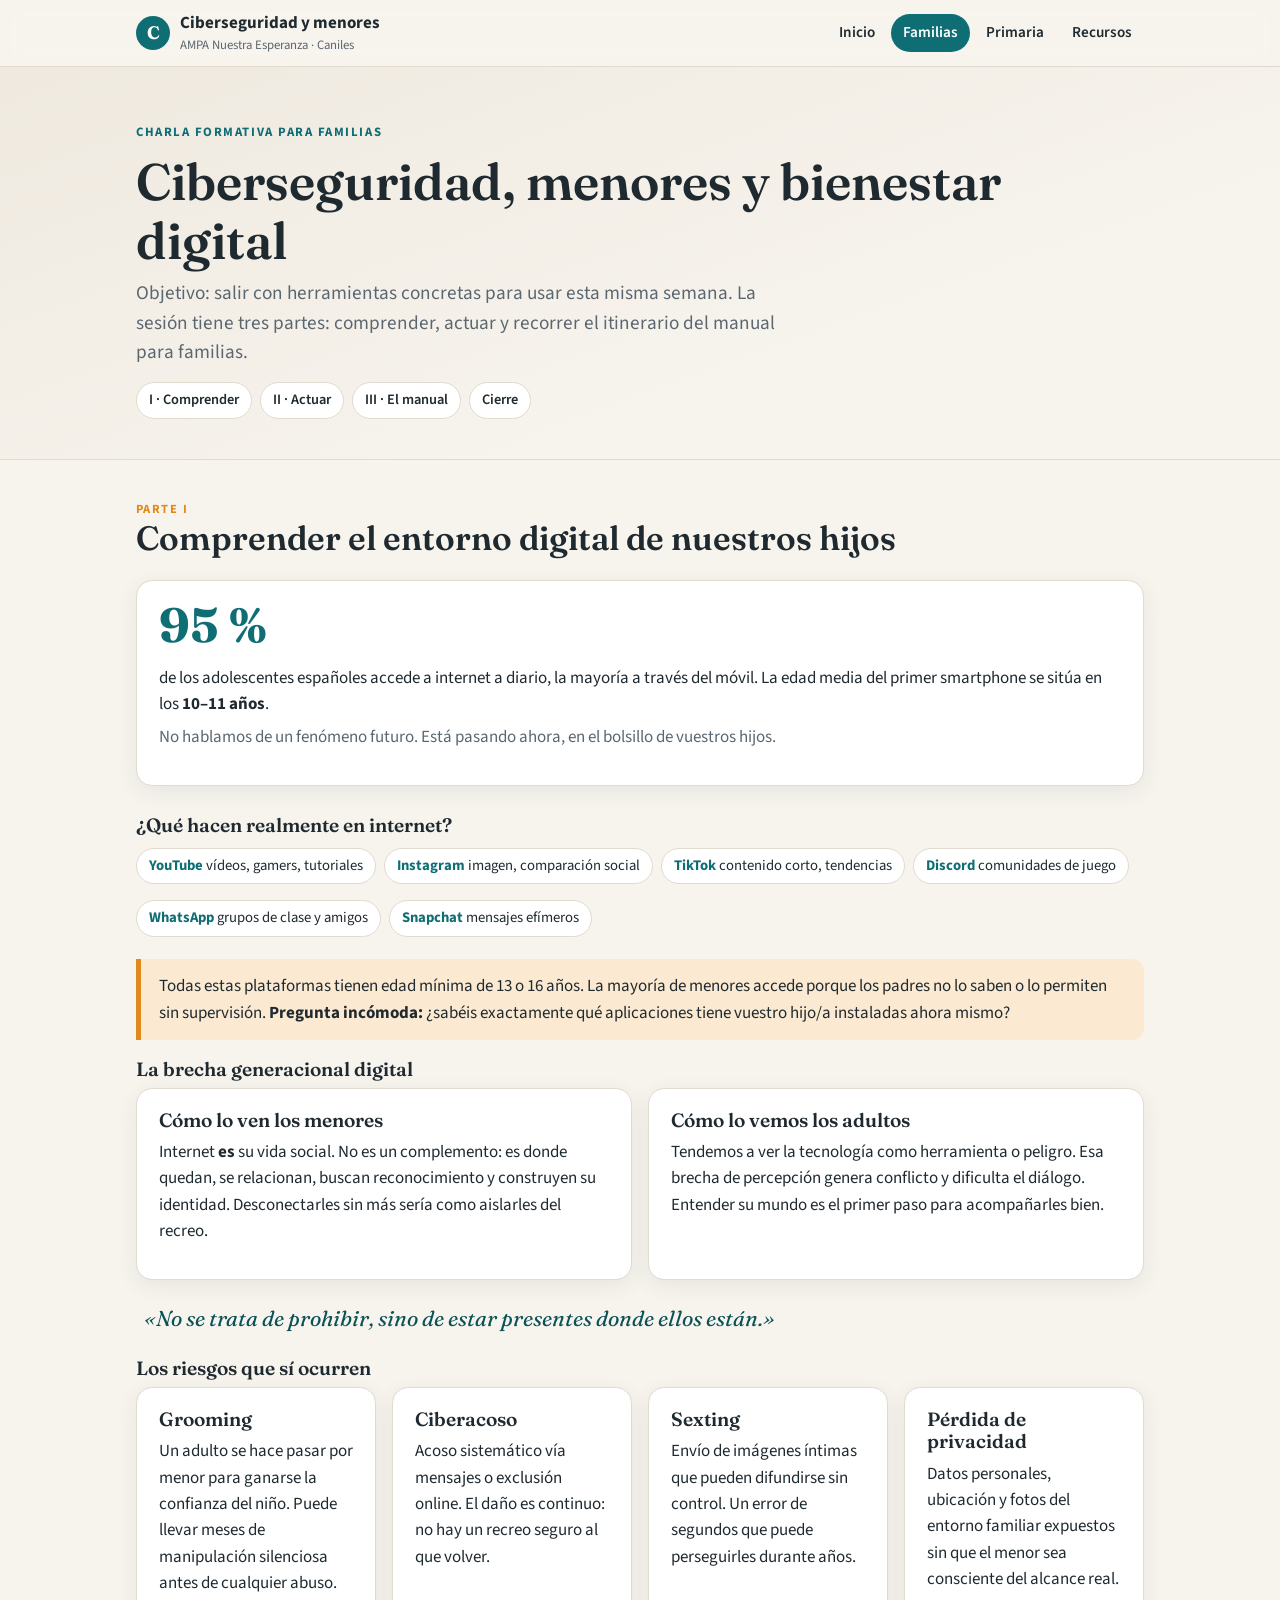
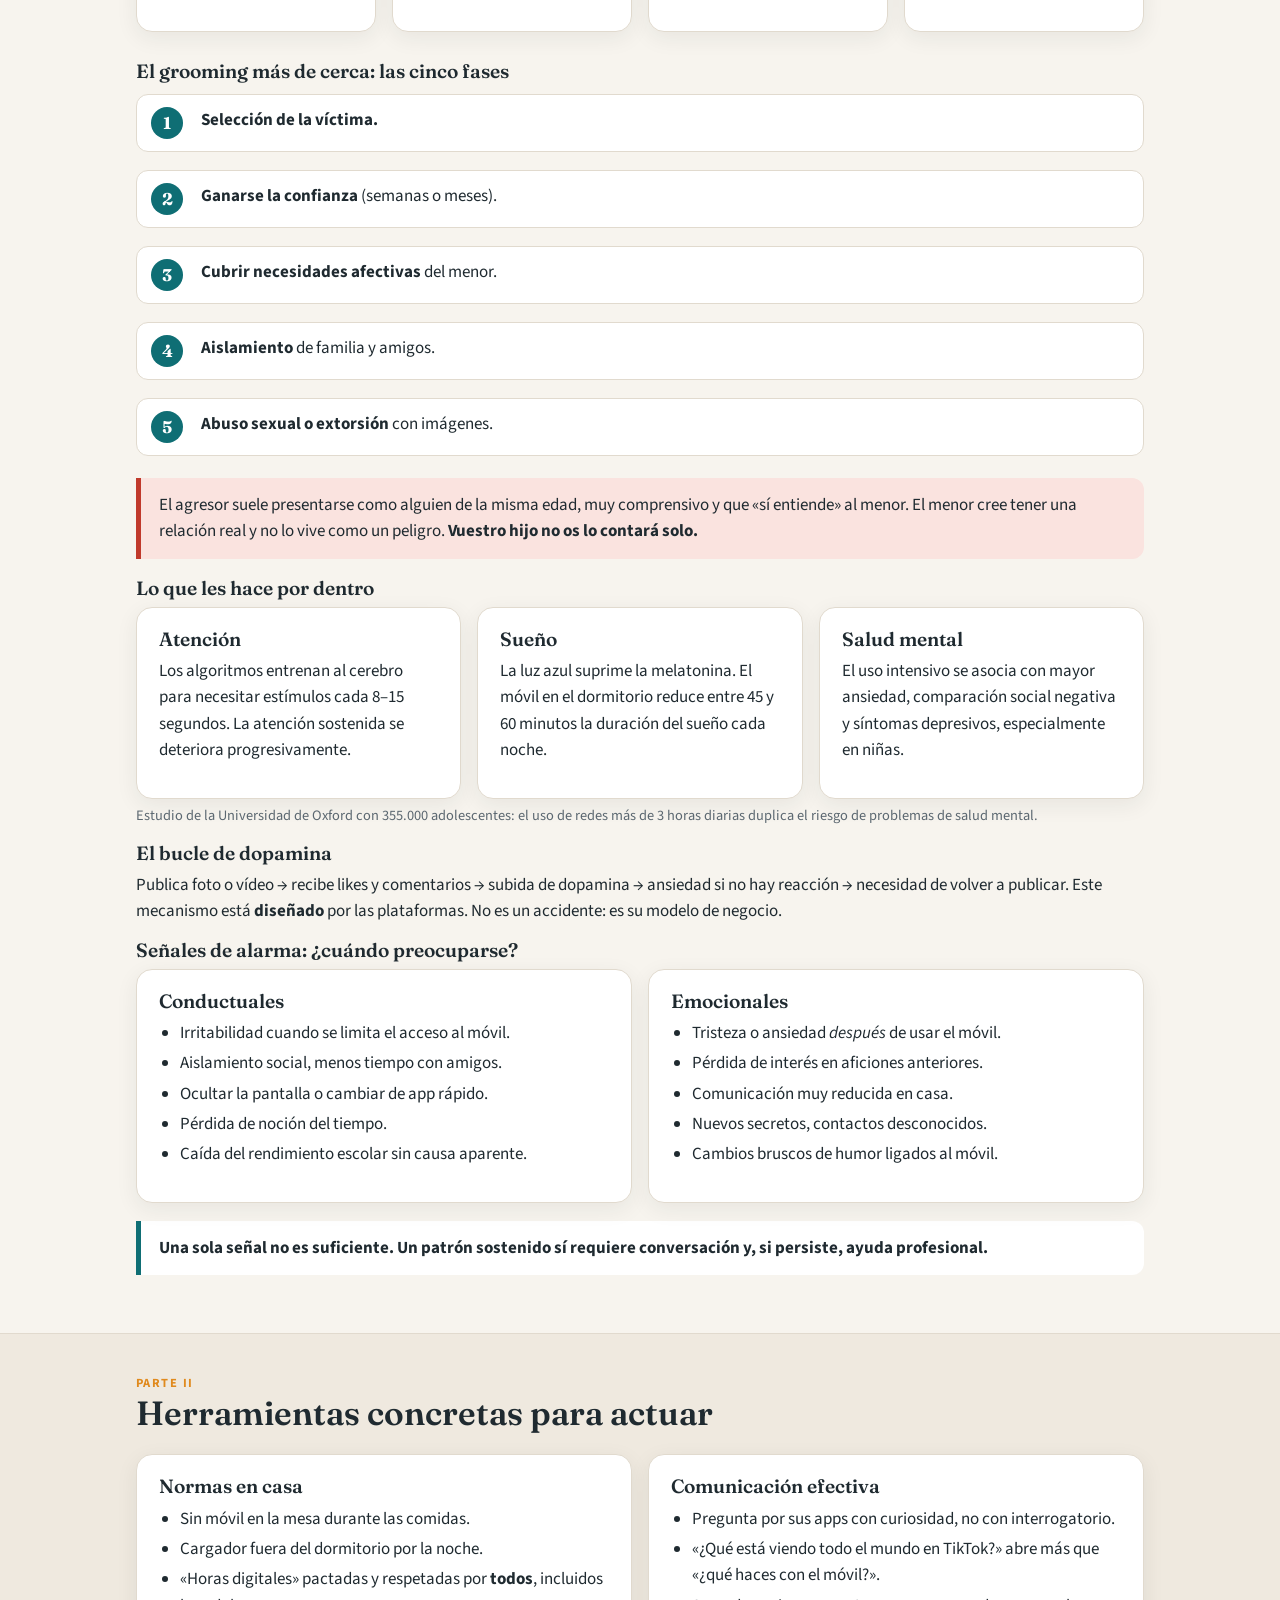
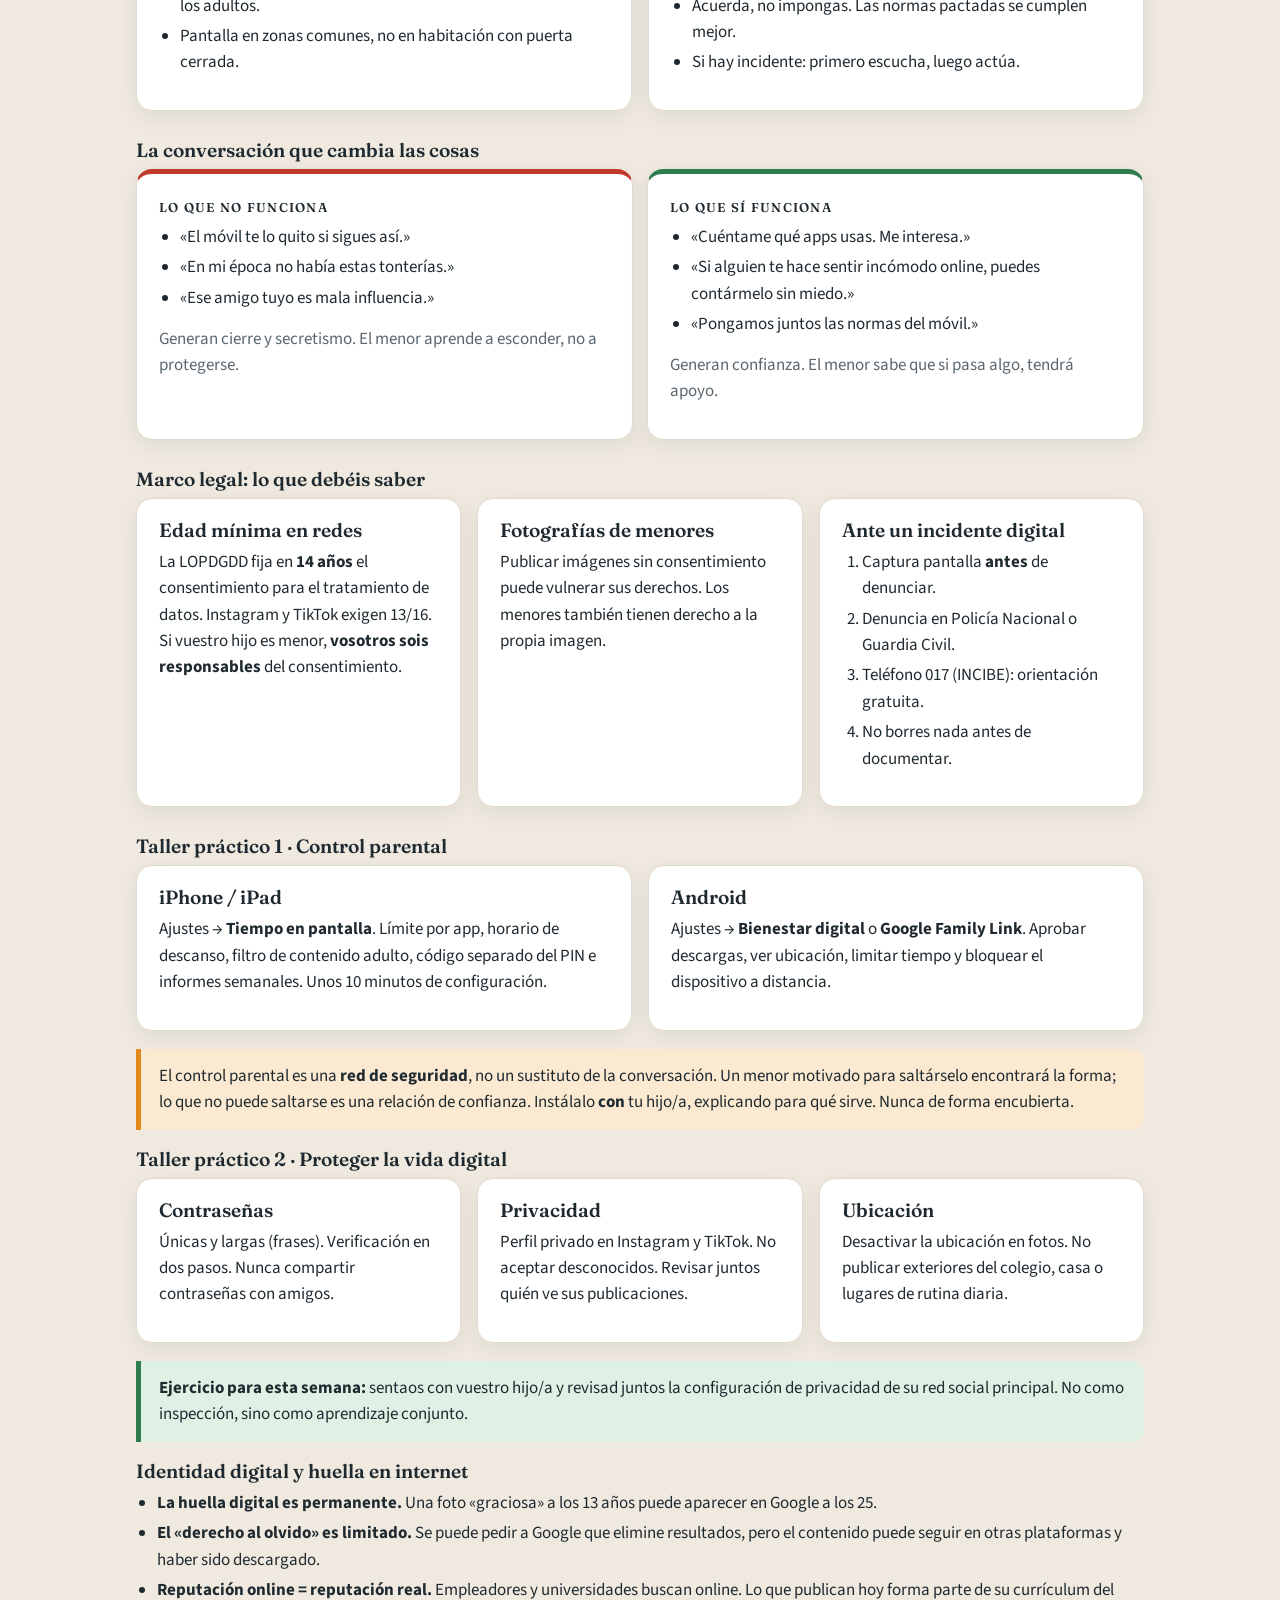
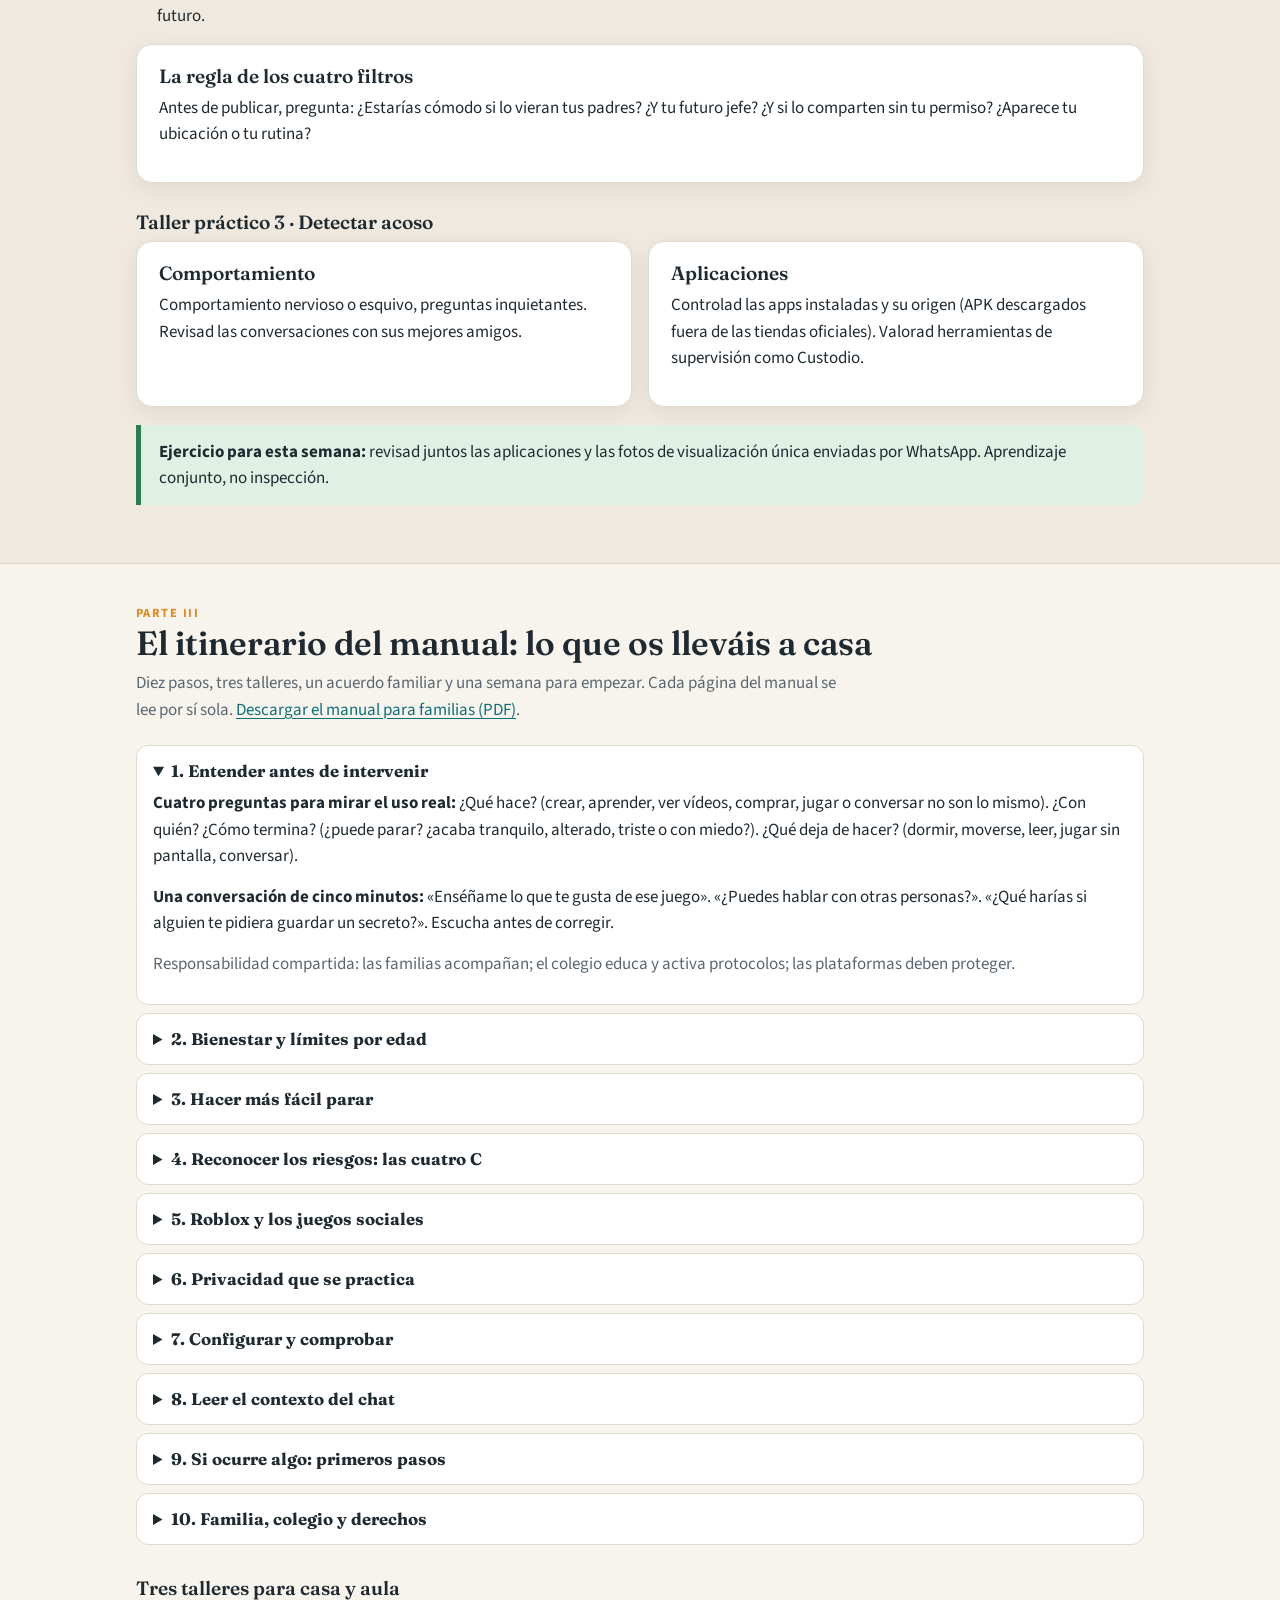
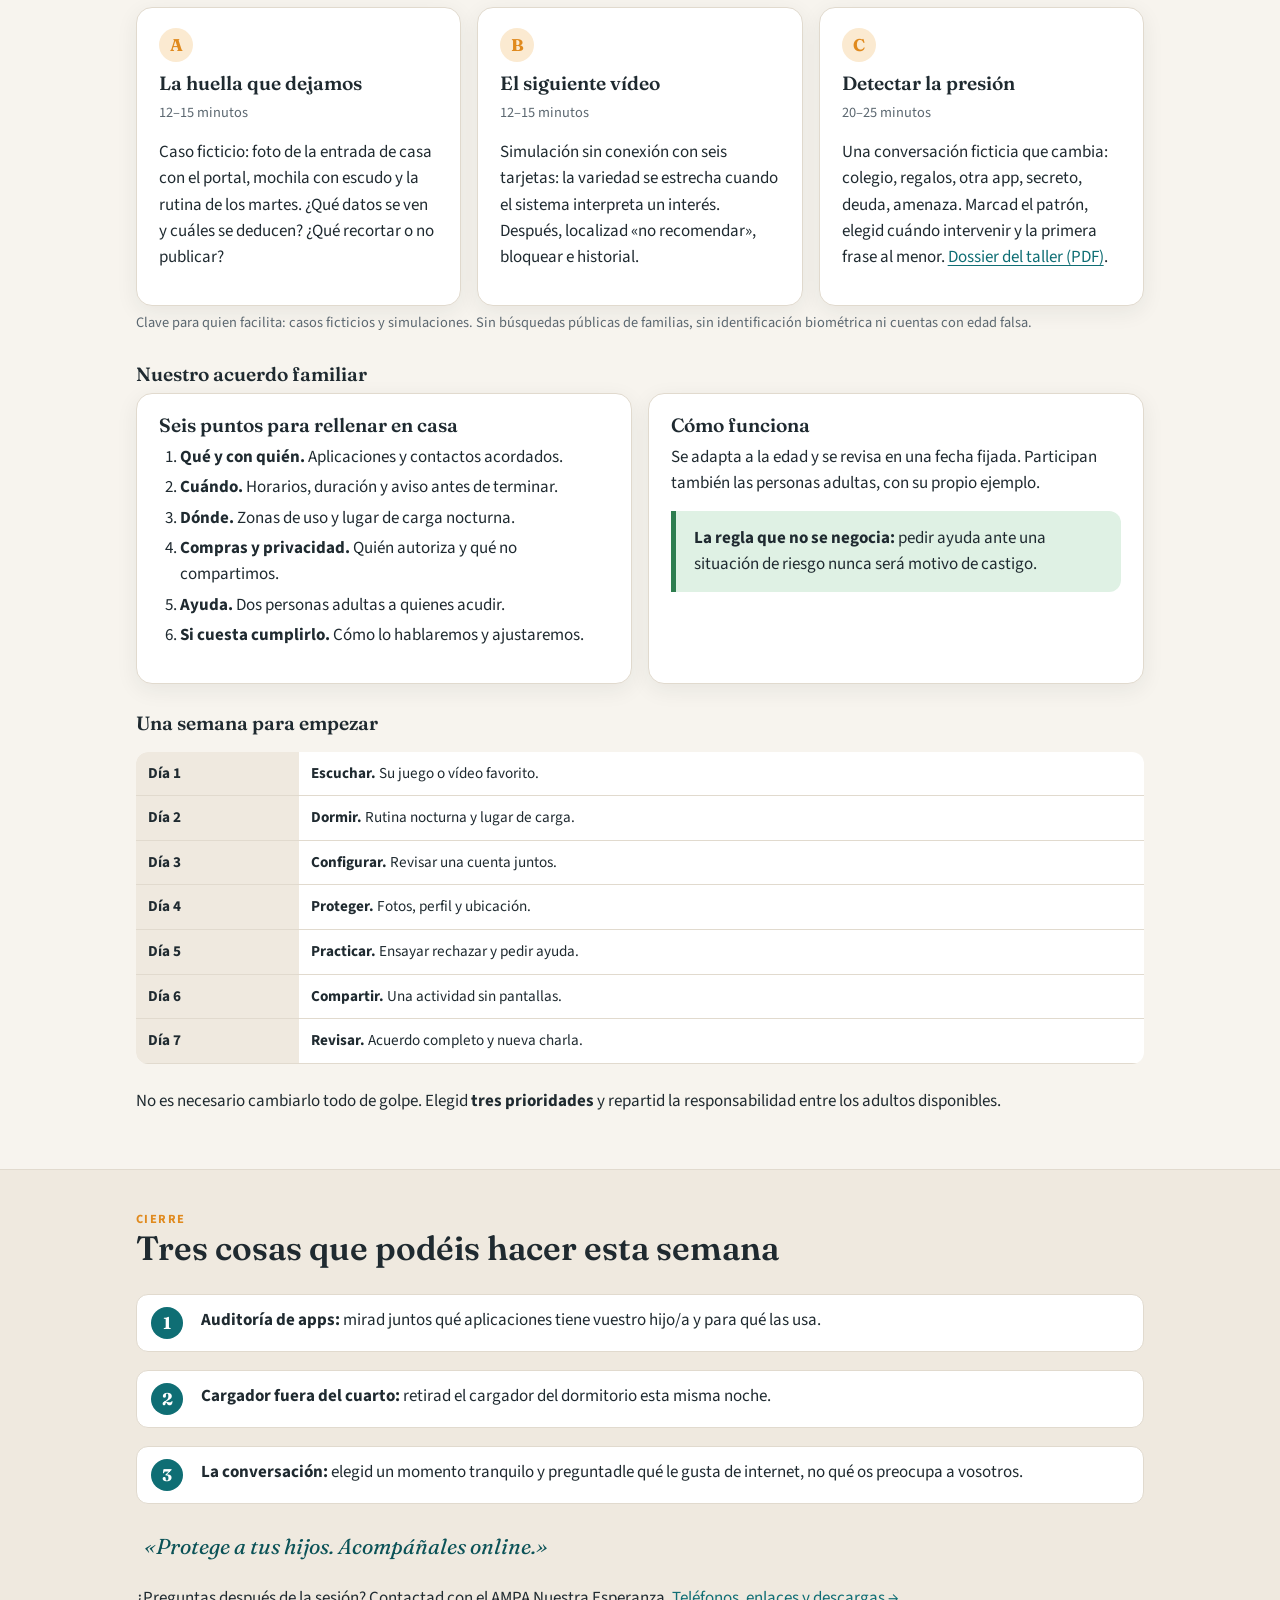
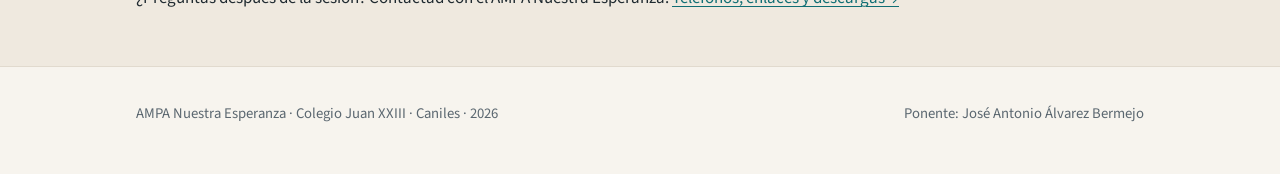
==== docs/familias.html @ ce0659fd "Web de las charlas de ciberseguridad y presentaciones protegidas Sitio estático en docs/ (inicio, fa" ====
<!doctype html>
<html lang="es">
<head>
<meta charset="utf-8">
<meta name="viewport" content="width=device-width, initial-scale=1">
<title>Charla para familias · Caniles</title>
<meta name="description" content="Resumen de la charla formativa para familias sobre ciberseguridad, menores y bienestar digital: comprender, actuar y el itinerario del manual.">
<link rel="preconnect" href="https://fonts.googleapis.com">
<link href="https://fonts.googleapis.com/css2?family=Fraunces:ital,wght@0,600;0,700;1,500&family=Source+Sans+3:wght@400;600;700&display=swap" rel="stylesheet">
<link rel="stylesheet" href="style.css">
</head>
<body>
<header class="site-header"><div class="wrap">
  <a class="brand" href="index.html"><span class="dot">C</span><span>Ciberseguridad y menores<small>AMPA Nuestra Esperanza · Caniles</small></span></a>
  <nav><a href="index.html">Inicio</a><a href="familias.html" aria-current="page">Familias</a><a href="primaria.html">Primaria</a><a href="recursos.html">Recursos</a></nav>
</div></header>

<section class="hero"><div class="wrap">
  <div class="kicker">Charla formativa para familias</div>
  <h1>Ciberseguridad, menores y bienestar digital</h1>
  <p class="lead">Objetivo: salir con herramientas concretas para usar esta misma semana. La sesión tiene tres partes: comprender, actuar y recorrer el itinerario del manual para familias.</p>
  <div class="toc">
    <a href="#comprender">I · Comprender</a><a href="#actuar">II · Actuar</a><a href="#manual">III · El manual</a><a href="#cierre">Cierre</a>
  </div>
</div></section>

<section class="block" id="comprender"><div class="wrap">
  <div class="section-head"><div class="kicker">Parte I</div><h2>Comprender el entorno digital de nuestros hijos</h2></div>

  <div class="card">
    <div class="stat"><span class="big">95 %</span><span>de los adolescentes españoles accede a internet a diario, la mayoría a través del móvil. La edad media del primer smartphone se sitúa en los <b>10–11 años</b>.</span></div>
    <p class="muted">No hablamos de un fenómeno futuro. Está pasando ahora, en el bolsillo de vuestros hijos.</p>
  </div>

  <h3 style="margin-top:28px">¿Qué hacen realmente en internet?</h3>
  <ul class="pill-list">
    <li><b>YouTube</b> vídeos, gamers, tutoriales</li><li><b>Instagram</b> imagen, comparación social</li><li><b>TikTok</b> contenido corto, tendencias</li>
    <li><b>Discord</b> comunidades de juego</li><li><b>WhatsApp</b> grupos de clase y amigos</li><li><b>Snapchat</b> mensajes efímeros</li>
  </ul>
  <div class="callout">Todas estas plataformas tienen edad mínima de 13 o 16 años. La mayoría de menores accede porque los padres no lo saben o lo permiten sin supervisión. <b>Pregunta incómoda:</b> ¿sabéis exactamente qué aplicaciones tiene vuestro hijo/a instaladas ahora mismo?</div>

  <h3>La brecha generacional digital</h3>
  <div class="grid two">
    <div class="card"><h3>Cómo lo ven los menores</h3><p>Internet <b>es</b> su vida social. No es un complemento: es donde quedan, se relacionan, buscan reconocimiento y construyen su identidad. Desconectarles sin más sería como aislarles del recreo.</p></div>
    <div class="card"><h3>Cómo lo vemos los adultos</h3><p>Tendemos a ver la tecnología como herramienta o peligro. Esa brecha de percepción genera conflicto y dificulta el diálogo. Entender su mundo es el primer paso para acompañarles bien.</p></div>
  </div>
  <p class="quote">«No se trata de prohibir, sino de estar presentes donde ellos están.»</p>

  <h3>Los riesgos que sí ocurren</h3>
  <div class="grid">
    <div class="card"><h3>Grooming</h3><p>Un adulto se hace pasar por menor para ganarse la confianza del niño. Puede llevar meses de manipulación silenciosa antes de cualquier abuso.</p></div>
    <div class="card"><h3>Ciberacoso</h3><p>Acoso sistemático vía mensajes o exclusión online. El daño es continuo: no hay un recreo seguro al que volver.</p></div>
    <div class="card"><h3>Sexting</h3><p>Envío de imágenes íntimas que pueden difundirse sin control. Un error de segundos que puede perseguirles durante años.</p></div>
    <div class="card"><h3>Pérdida de privacidad</h3><p>Datos personales, ubicación y fotos del entorno familiar expuestos sin que el menor sea consciente del alcance real.</p></div>
  </div>

  <h3 style="margin-top:28px">El grooming más de cerca: las cinco fases</h3>
  <ol class="steps">
    <li><div><b>Selección de la víctima.</b></div></li>
    <li><div><b>Ganarse la confianza</b> (semanas o meses).</div></li>
    <li><div><b>Cubrir necesidades afectivas</b> del menor.</div></li>
    <li><div><b>Aislamiento</b> de familia y amigos.</div></li>
    <li><div><b>Abuso sexual o extorsión</b> con imágenes.</div></li>
  </ol>
  <div class="callout red">El agresor suele presentarse como alguien de la misma edad, muy comprensivo y que «sí entiende» al menor. El menor cree tener una relación real y no lo vive como un peligro. <b>Vuestro hijo no os lo contará solo.</b></div>

  <h3>Lo que les hace por dentro</h3>
  <div class="grid">
    <div class="card"><h3>Atención</h3><p>Los algoritmos entrenan al cerebro para necesitar estímulos cada 8–15 segundos. La atención sostenida se deteriora progresivamente.</p></div>
    <div class="card"><h3>Sueño</h3><p>La luz azul suprime la melatonina. El móvil en el dormitorio reduce entre 45 y 60 minutos la duración del sueño cada noche.</p></div>
    <div class="card"><h3>Salud mental</h3><p>El uso intensivo se asocia con mayor ansiedad, comparación social negativa y síntomas depresivos, especialmente en niñas.</p></div>
  </div>
  <p class="small muted">Estudio de la Universidad de Oxford con 355.000 adolescentes: el uso de redes más de 3 horas diarias duplica el riesgo de problemas de salud mental.</p>

  <h3>El bucle de dopamina</h3>
  <p>Publica foto o vídeo → recibe likes y comentarios → subida de dopamina → ansiedad si no hay reacción → necesidad de volver a publicar. Este mecanismo está <b>diseñado</b> por las plataformas. No es un accidente: es su modelo de negocio.</p>

  <h3>Señales de alarma: ¿cuándo preocuparse?</h3>
  <div class="grid two">
    <div class="card"><h3>Conductuales</h3><ul><li>Irritabilidad cuando se limita el acceso al móvil.</li><li>Aislamiento social, menos tiempo con amigos.</li><li>Ocultar la pantalla o cambiar de app rápido.</li><li>Pérdida de noción del tiempo.</li><li>Caída del rendimiento escolar sin causa aparente.</li></ul></div>
    <div class="card"><h3>Emocionales</h3><ul><li>Tristeza o ansiedad <i>después</i> de usar el móvil.</li><li>Pérdida de interés en aficiones anteriores.</li><li>Comunicación muy reducida en casa.</li><li>Nuevos secretos, contactos desconocidos.</li><li>Cambios bruscos de humor ligados al móvil.</li></ul></div>
  </div>
  <div class="callout brand">Una sola señal no es suficiente. Un patrón sostenido sí requiere conversación y, si persiste, ayuda profesional.</div>
</div></section>

<section class="block alt" id="actuar"><div class="wrap">
  <div class="section-head"><div class="kicker">Parte II</div><h2>Herramientas concretas para actuar</h2></div>

  <div class="grid two">
    <div class="card"><h3>Normas en casa</h3><ul><li>Sin móvil en la mesa durante las comidas.</li><li>Cargador fuera del dormitorio por la noche.</li><li>«Horas digitales» pactadas y respetadas por <b>todos</b>, incluidos los adultos.</li><li>Pantalla en zonas comunes, no en habitación con puerta cerrada.</li></ul></div>
    <div class="card"><h3>Comunicación efectiva</h3><ul><li>Pregunta por sus apps con curiosidad, no con interrogatorio.</li><li>«¿Qué está viendo todo el mundo en TikTok?» abre más que «¿qué haces con el móvil?».</li><li>Acuerda, no impongas. Las normas pactadas se cumplen mejor.</li><li>Si hay incidente: primero escucha, luego actúa.</li></ul></div>
  </div>

  <h3 style="margin-top:28px">La conversación que cambia las cosas</h3>
  <div class="compare">
    <div class="card no"><h3><span>Lo que NO funciona</span></h3><ul><li>«El móvil te lo quito si sigues así.»</li><li>«En mi época no había estas tonterías.»</li><li>«Ese amigo tuyo es mala influencia.»</li></ul><p class="muted">Generan cierre y secretismo. El menor aprende a esconder, no a protegerse.</p></div>
    <div class="card si"><h3><span>Lo que SÍ funciona</span></h3><ul><li>«Cuéntame qué apps usas. Me interesa.»</li><li>«Si alguien te hace sentir incómodo online, puedes contármelo sin miedo.»</li><li>«Pongamos juntos las normas del móvil.»</li></ul><p class="muted">Generan confianza. El menor sabe que si pasa algo, tendrá apoyo.</p></div>
  </div>

  <h3 style="margin-top:28px">Marco legal: lo que debéis saber</h3>
  <div class="grid">
    <div class="card"><h3>Edad mínima en redes</h3><p>La LOPDGDD fija en <b>14 años</b> el consentimiento para el tratamiento de datos. Instagram y TikTok exigen 13/16. Si vuestro hijo es menor, <b>vosotros sois responsables</b> del consentimiento.</p></div>
    <div class="card"><h3>Fotografías de menores</h3><p>Publicar imágenes sin consentimiento puede vulnerar sus derechos. Los menores también tienen derecho a la propia imagen.</p></div>
    <div class="card"><h3>Ante un incidente digital</h3><ol><li>Captura pantalla <b>antes</b> de denunciar.</li><li>Denuncia en Policía Nacional o Guardia Civil.</li><li>Teléfono 017 (INCIBE): orientación gratuita.</li><li>No borres nada antes de documentar.</li></ol></div>
  </div>

  <h3 style="margin-top:28px">Taller práctico 1 · Control parental</h3>
  <div class="grid two">
    <div class="card"><h3>iPhone / iPad</h3><p>Ajustes → <b>Tiempo en pantalla</b>. Límite por app, horario de descanso, filtro de contenido adulto, código separado del PIN e informes semanales. Unos 10 minutos de configuración.</p></div>
    <div class="card"><h3>Android</h3><p>Ajustes → <b>Bienestar digital</b> o <b>Google Family Link</b>. Aprobar descargas, ver ubicación, limitar tiempo y bloquear el dispositivo a distancia.</p></div>
  </div>
  <div class="callout">El control parental es una <b>red de seguridad</b>, no un sustituto de la conversación. Un menor motivado para saltárselo encontrará la forma; lo que no puede saltarse es una relación de confianza. Instálalo <b>con</b> tu hijo/a, explicando para qué sirve. Nunca de forma encubierta.</div>

  <h3>Taller práctico 2 · Proteger la vida digital</h3>
  <div class="grid">
    <div class="card"><h3>Contraseñas</h3><p>Únicas y largas (frases). Verificación en dos pasos. Nunca compartir contraseñas con amigos.</p></div>
    <div class="card"><h3>Privacidad</h3><p>Perfil privado en Instagram y TikTok. No aceptar desconocidos. Revisar juntos quién ve sus publicaciones.</p></div>
    <div class="card"><h3>Ubicación</h3><p>Desactivar la ubicación en fotos. No publicar exteriores del colegio, casa o lugares de rutina diaria.</p></div>
  </div>
  <div class="callout green"><b>Ejercicio para esta semana:</b> sentaos con vuestro hijo/a y revisad juntos la configuración de privacidad de su red social principal. No como inspección, sino como aprendizaje conjunto.</div>

  <h3>Identidad digital y huella en internet</h3>
  <ul>
    <li><b>La huella digital es permanente.</b> Una foto «graciosa» a los 13 años puede aparecer en Google a los 25.</li>
    <li><b>El «derecho al olvido» es limitado.</b> Se puede pedir a Google que elimine resultados, pero el contenido puede seguir en otras plataformas y haber sido descargado.</li>
    <li><b>Reputación online = reputación real.</b> Empleadores y universidades buscan online. Lo que publican hoy forma parte de su currículum del futuro.</li>
  </ul>
  <div class="card"><h3>La regla de los cuatro filtros</h3><p>Antes de publicar, pregunta: ¿Estarías cómodo si lo vieran tus padres? ¿Y tu futuro jefe? ¿Y si lo comparten sin tu permiso? ¿Aparece tu ubicación o tu rutina?</p></div>

  <h3 style="margin-top:28px">Taller práctico 3 · Detectar acoso</h3>
  <div class="grid two">
    <div class="card"><h3>Comportamiento</h3><p>Comportamiento nervioso o esquivo, preguntas inquietantes. Revisad las conversaciones con sus mejores amigos.</p></div>
    <div class="card"><h3>Aplicaciones</h3><p>Controlad las apps instaladas y su origen (APK descargados fuera de las tiendas oficiales). Valorad herramientas de supervisión como Custodio.</p></div>
  </div>
  <div class="callout green"><b>Ejercicio para esta semana:</b> revisad juntos las aplicaciones y las fotos de visualización única enviadas por WhatsApp. Aprendizaje conjunto, no inspección.</div>
</div></section>

<section class="block" id="manual"><div class="wrap">
  <div class="section-head"><div class="kicker">Parte III</div><h2>El itinerario del manual: lo que os lleváis a casa</h2><p>Diez pasos, tres talleres, un acuerdo familiar y una semana para empezar. Cada página del manual se lee por sí sola. <a href="pdf/ManualFamilias.pdf">Descargar el manual para familias (PDF)</a>.</p></div>

  <details open><summary>1. Entender antes de intervenir</summary>
    <p><b>Cuatro preguntas para mirar el uso real:</b> ¿Qué hace? (crear, aprender, ver vídeos, comprar, jugar o conversar no son lo mismo). ¿Con quién? ¿Cómo termina? (¿puede parar? ¿acaba tranquilo, alterado, triste o con miedo?). ¿Qué deja de hacer? (dormir, moverse, leer, jugar sin pantalla, conversar).</p>
    <p><b>Una conversación de cinco minutos:</b> «Enséñame lo que te gusta de ese juego». «¿Puedes hablar con otras personas?». «¿Qué harías si alguien te pidiera guardar un secreto?». Escucha antes de corregir.</p>
    <p class="muted">Responsabilidad compartida: las familias acompañan; el colegio educa y activa protocolos; las plataformas deben proteger.</p>
  </details>

  <details><summary>2. Bienestar y límites por edad</summary>
    <p><b>Franjas de la Asociación Española de Pediatría (AEP):</b></p>
    <div class="table-wrap"><table><tr><th>Edad</th><th>Recomendación</th></tr>
      <tr><td>0 a 6 años</td><td>Evitar las pantallas. Excepción: un contacto social breve y acompañado.</td></tr>
      <tr><td>7 a 12 años</td><td>Menos de una hora diaria, contando el uso escolar. Dispositivos fijos y supervisión.</td></tr>
      <tr><td>13 a 16 años</td><td>Menos de dos horas diarias, contando colegio y deberes. Retrasar el móvil con internet.</td></tr></table></div>
    <p>Son recomendaciones de salud, no umbrales que garanticen ausencia de riesgo. Prioridad práctica: <b>proteged el sueño</b> con rutina de desconexión y lugar común de carga nocturna. Las personas adultas también.</p>
    <p><b>Lo que comparten las guías pediátricas</b> (AEP 2024, AAP 2026, AACAP 2025): acompañamiento, contenido adecuado, ejemplo adulto, tiempo para juego y relaciones, y protección del descanso. Al leer una tabla en internet, comprobad organismo, fecha, edad y si cuenta solo ocio o todo el uso.</p>
    <p><b>Las «5 C» de la AAP para conversar en casa:</b> el niño o la niña (¿qué necesita ahora?), el contenido (¿es de calidad? ¿incluye publicidad, compras o desconocidos?), la calma (¿es la única forma de soportar el aburrimiento?), lo que desplaza (¿resta sueño, movimiento, lectura?), la comunicación (¿puede contar lo que le ocurre?).</p>
    <p class="muted">El estudio ABCD (Paulich y col., 2021; 11.875 participantes de 9–10 años) encuentra asociaciones, pero el tiempo de pantalla explica menos del 2 % de la variación. Ningún cuestionario permite afirmar que el móvil «encoge el cerebro» de un niño concreto.</p>
  </details>

  <details><summary>3. Hacer más fácil parar</summary>
    <ul><li><b>Antes:</b> elegid actividad, lugar y momento de terminar. Nada de partidas largas a cinco minutos del final.</li><li><b>Durante:</b> sin avisos innecesarios ni reproducción automática. No alternar deberes con mensajes.</li><li><b>Al terminar:</b> avisad con antelación y enlazad con algo concreto: merendar, salir, dibujar.</li><li><b>Después:</b> revisad sin reproches. Ajustad el límite que ha resultado imposible.</li></ul>
    <p><b>Cuando aparece el enfado:</b> «Sé que querías seguir; cuesta parar. Hemos llegado al momento acordado. Estoy contigo mientras te calmas». Validar la emoción es compatible con mantener el límite.</p>
  </details>

  <details><summary>4. Reconocer los riesgos: las cuatro C</summary>
    <div class="grid">
      <div class="card"><h3>Contacto</h3><p>Piden datos, regalos que generan deuda, secretos o pasar a un canal privado.</p></div>
      <div class="card"><h3>Conducta</h3><p>Humillaciones, exclusión, amenazas, suplantación o difusión de imágenes entre iguales.</p></div>
      <div class="card"><h3>Contenido</h3><p>Violencia, sexualización, desinformación o retos peligrosos, buscados o recomendados.</p></div>
      <div class="card"><h3>Consumo</h3><p>Compras impulsivas, monedas virtuales, suscripciones, sorteos engañosos o robo de cuentas.</p></div>
    </div>
    <p style="margin-top:12px"><b>Grooming:</b> manipulación con finalidad sexual; sin secuencia única ni duración fija. <b>Sextorsión:</b> amenaza de divulgar contenido íntimo, real o manipulado. <b>Ciberacoso:</b> hostigamiento digital; una difusión puntual también daña.</p>
    <div class="callout green">La responsabilidad está en quien daña: haber respondido o compartido una imagen no hace culpable al menor.</div>
  </details>

  <details><summary>5. Roblox y los juegos sociales</summary>
    <p><b>Revisión acompañada en diez minutos:</b></p>
    <ol><li>Edad real de la cuenta y opciones de supervisión familiar.</li><li>Limitad el contenido y probad una experiencia juntos.</li><li>Desactivad los canales de chat innecesarios.</li><li>Contactos y solicitudes: ¿a quién conoce en persona?</li><li>Gasto y tiempo autorizados; cómo se aprueba una compra.</li><li>Localizad bloquear y denunciar; ensayad cómo pedir ayuda.</li></ol>
    <p>Desde enero de 2026 Roblox exige verificar la edad para chatear. No es cierto que nunca la verifique; tampoco elimina todos los riesgos.</p>
    <div class="callout red">«Aquí no nos dejan hablar; vamos a otro chat» exige detenerse y consultar. Los controles del juego no protegen en otro servicio.</div>
  </details>

  <details><summary>6. Privacidad que se practica</summary>
    <ul><li><b>Antes de publicar una foto:</b> ¿aparecen uniforme, colegio, portal, horarios o datos de otras familias? La suma de detalles revela más que una imagen.</li><li><b>Proteger las cuentas:</b> contraseñas largas y distintas; segundo factor; actualizaciones al día; permisos de cámara, micrófono y ubicación revisados. Desconfiar de premios y enlaces urgentes.</li><li><b>Imágenes y voces con IA:</b> una voz conocida o una captura no acreditan una petición. Ante una urgencia, llamad por un canal que ya conocéis. No subáis fotos de menores a servicios desconocidos.</li></ul>
    <p class="muted">En los grupos de clase, usad las fotografías solo para la finalidad acordada. No las redistribuyáis ni difundáis incidentes con nombres de menores.</p>
  </details>

  <details><summary>7. Configurar y comprobar</summary>
    <div class="grid two">
      <div class="card"><h3>iPhone y iPad</h3><ol><li>En Familia: cuentas individuales y la cuenta del menor.</li><li>Tiempo de Uso: inactividad y límites por aplicación.</li><li>Restricciones de contenido y privacidad; compras e instalaciones.</li><li>Aplicaciones permitidas y excepciones para contactos necesarios.</li></ol></div>
      <div class="card"><h3>Android y Family Link</h3><ol><li>Vinculad la cuenta supervisada y el dispositivo con el asistente.</li><li>Tiempo de pantalla: límites diarios y por aplicación.</li><li>Controles de contenido y aprobaciones de Google Play.</li><li>Permisos y dispositivos conectados.</li></ol></div>
    </div>
    <p style="margin-top:12px"><b>Prueba final:</b> intentad instalar una app, superar un límite y pedir más tiempo. ¿Se puede pedir ayuda? Explicad qué se supervisa y por qué. Código del adulto separado del del menor. Ningún filtro sustituye el acompañamiento.</p>
  </details>

  <details><summary>8. Leer el contexto del chat</summary>
    <div class="table-wrap"><table><tr><th>Término</th><th>Significado orientativo</th></tr>
      <tr><td>DM / MD</td><td>Mensaje directo o privado.</td></tr><tr><td>IRL</td><td>En la vida real, fuera de internet.</td></tr><tr><td>POV</td><td>Punto de vista; formato de vídeo.</td></tr>
      <tr><td>Cringe</td><td>Vergüenza ajena o incomodidad.</td></tr><tr><td>Ghosting</td><td>Cortar el contacto sin explicación.</td></tr><tr><td>Nudes / pack</td><td>Imágenes íntimas; cuentan el contexto y la presión.</td></tr>
      <tr><td>POS / CD9</td><td>Pueden aludir a adultos cerca; admiten otros usos.</td></tr></table></div>
    <p>Un término o un emoji aislado no prueba abuso. Preguntar es más útil que un diccionario.</p>
    <div class="callout red"><b>Merece atención inmediata:</b> «Borra esto», «si me quisieras lo harías», «me debes una foto», «no se lo cuentes a nadie». Valorad coerción, miedo y aislamiento. Ante alusiones a autolesión, preguntad con calma si está a salvo. Peligro inmediato: 112.</div>
    <p><b>Una pregunta que abre la puerta:</b> «No entiendo bien este mensaje. ¿Me cuentas qué significa para ti y cómo te ha hecho sentir?».</p>
  </details>

  <details><summary>9. Si ocurre algo: primeros pasos</summary>
    <ol class="steps">
      <li><div><b>Proteger y escuchar.</b> «Gracias por contarlo. No es tu culpa. Vamos a ayudarte». Peligro inmediato: 112.</div></li>
      <li><div><b>Detener la presión.</b> No pagar, no enviar más imágenes ni negociar. No contactar al agresor.</div></li>
      <li><div><b>Preservar lo que ya existe.</b> Anotad usuario, URL, fechas y plataforma; conservad dispositivo y mensajes.</div></li>
      <li><div><b>No crear nuevas copias.</b> No descargar, reenviar ni pedir al niño que lo envíe. Pedid indicaciones a la policía.</div></li>
      <li><div><b>Denunciar y limitar el contacto.</b> Plataforma y Policía Nacional o Guardia Civil. El 017 orienta; no sustituye la denuncia.</div></li>
      <li><div><b>Acompañar después.</b> Apoyo del centro y sanitario. Si circula contenido: Canal Prioritario de la AEPD.</div></li>
    </ol>
  </details>

  <details><summary>10. Familia, colegio y derechos</summary>
    <p><b>Si hay acoso entre compañeros:</b> registrad hechos y fechas, escuchad al menor y contactad con tutoría o dirección por un canal privado. Pedid que se valore el protocolo. Evitad discutir el caso en grupos de familias o difundir capturas identificables.</p>
    <p><b>Protección de datos:</b> el artículo 7 de la LOPDGDD sitúa en 14 años la referencia del consentimiento del menor. Cada plataforma fija su edad y funciones por país; no hay una única edad para todo internet. Cumplir una edad no acredita madurez, y las propuestas de nuevas edades no son leyes vigentes.</p>
  </details>

  <h3 style="margin-top:32px">Tres talleres para casa y aula</h3>
  <div class="grid">
    <div class="card"><div class="num">A</div><h3>La huella que dejamos</h3><p class="small muted">12–15 minutos</p><p>Caso ficticio: foto de la entrada de casa con el portal, mochila con escudo y la rutina de los martes. ¿Qué datos se ven y cuáles se deducen? ¿Qué recortar o no publicar?</p></div>
    <div class="card"><div class="num">B</div><h3>El siguiente vídeo</h3><p class="small muted">12–15 minutos</p><p>Simulación sin conexión con seis tarjetas: la variedad se estrecha cuando el sistema interpreta un interés. Después, localizad «no recomendar», bloquear e historial.</p></div>
    <div class="card"><div class="num">C</div><h3>Detectar la presión</h3><p class="small muted">20–25 minutos</p><p>Una conversación ficticia que cambia: colegio, regalos, otra app, secreto, deuda, amenaza. Marcad el patrón, elegid cuándo intervenir y la primera frase al menor. <a href="pdf/ConversacionGrooming.pdf">Dossier del taller (PDF)</a>.</p></div>
  </div>
  <p class="small muted">Clave para quien facilita: casos ficticios y simulaciones. Sin búsquedas públicas de familias, sin identificación biométrica ni cuentas con edad falsa.</p>

  <h3 style="margin-top:28px">Nuestro acuerdo familiar</h3>
  <div class="grid two">
    <div class="card"><h3>Seis puntos para rellenar en casa</h3><ol><li><b>Qué y con quién.</b> Aplicaciones y contactos acordados.</li><li><b>Cuándo.</b> Horarios, duración y aviso antes de terminar.</li><li><b>Dónde.</b> Zonas de uso y lugar de carga nocturna.</li><li><b>Compras y privacidad.</b> Quién autoriza y qué no compartimos.</li><li><b>Ayuda.</b> Dos personas adultas a quienes acudir.</li><li><b>Si cuesta cumplirlo.</b> Cómo lo hablaremos y ajustaremos.</li></ol></div>
    <div class="card"><h3>Cómo funciona</h3><p>Se adapta a la edad y se revisa en una fecha fijada. Participan también las personas adultas, con su propio ejemplo.</p><div class="callout green" style="margin:10px 0 0"><b>La regla que no se negocia:</b> pedir ayuda ante una situación de riesgo nunca será motivo de castigo.</div></div>
  </div>

  <h3 style="margin-top:28px">Una semana para empezar</h3>
  <div class="table-wrap"><table>
    <tr><th>Día 1</th><td><b>Escuchar.</b> Su juego o vídeo favorito.</td></tr>
    <tr><th>Día 2</th><td><b>Dormir.</b> Rutina nocturna y lugar de carga.</td></tr>
    <tr><th>Día 3</th><td><b>Configurar.</b> Revisar una cuenta juntos.</td></tr>
    <tr><th>Día 4</th><td><b>Proteger.</b> Fotos, perfil y ubicación.</td></tr>
    <tr><th>Día 5</th><td><b>Practicar.</b> Ensayar rechazar y pedir ayuda.</td></tr>
    <tr><th>Día 6</th><td><b>Compartir.</b> Una actividad sin pantallas.</td></tr>
    <tr><th>Día 7</th><td><b>Revisar.</b> Acuerdo completo y nueva charla.</td></tr>
  </table></div>
  <p>No es necesario cambiarlo todo de golpe. Elegid <b>tres prioridades</b> y repartid la responsabilidad entre los adultos disponibles.</p>
</div></section>

<section class="block alt" id="cierre"><div class="wrap">
  <div class="section-head"><div class="kicker">Cierre</div><h2>Tres cosas que podéis hacer esta semana</h2></div>
  <ol class="steps">
    <li><div><b>Auditoría de apps:</b> mirad juntos qué aplicaciones tiene vuestro hijo/a y para qué las usa.</div></li>
    <li><div><b>Cargador fuera del cuarto:</b> retirad el cargador del dormitorio esta misma noche.</div></li>
    <li><div><b>La conversación:</b> elegid un momento tranquilo y preguntadle qué le gusta de internet, no qué os preocupa a vosotros.</div></li>
  </ol>
  <p class="quote">«Protege a tus hijos. Acompáñales online.»</p>
  <p>¿Preguntas después de la sesión? Contactad con el AMPA Nuestra Esperanza. <a href="recursos.html">Teléfonos, enlaces y descargas →</a></p>
</div></section>

<footer><div class="wrap">
  <span>AMPA Nuestra Esperanza · Colegio Juan XXIII · Caniles · 2026</span>
  <span>Ponente: José Antonio Álvarez Bermejo</span>
</div></footer>
</body>
</html>
---- docs/style.css ----
:root{
  --bg:#f7f4ee;--surface:#ffffff;--surface-2:#efe9df;--text:#1f2a30;--muted:#5b6770;
  --brand:#0f6e74;--brand-2:#0b5257;--accent:#e08a1e;--accent-soft:#fbead1;
  --red:#c0392b;--red-soft:#fae3df;--amber:#c7891a;--amber-soft:#fdf1d6;--green:#2e7d4f;--green-soft:#dff1e4;
  --line:#e1dace;--shadow:0 6px 22px rgba(31,42,48,.07);--radius:16px;
}
@media (prefers-color-scheme:dark){:root:not([data-theme="light"]){
  --bg:#141a1d;--surface:#1c2428;--surface-2:#232d32;--text:#eef1f2;--muted:#a3adb3;
  --brand:#5cc1c6;--brand-2:#8edde0;--accent:#f0a84a;--accent-soft:#3b2e1a;
  --red:#ef7a6d;--red-soft:#3d2320;--amber:#e6b04a;--amber-soft:#3a2f16;--green:#6fcf94;--green-soft:#1d3327;
  --line:#2f3a40;--shadow:0 6px 22px rgba(0,0,0,.35);
}}
:root[data-theme="dark"]{
  --bg:#141a1d;--surface:#1c2428;--surface-2:#232d32;--text:#eef1f2;--muted:#a3adb3;
  --brand:#5cc1c6;--brand-2:#8edde0;--accent:#f0a84a;--accent-soft:#3b2e1a;
  --red:#ef7a6d;--red-soft:#3d2320;--amber:#e6b04a;--amber-soft:#3a2f16;--green:#6fcf94;--green-soft:#1d3327;
  --line:#2f3a40;--shadow:0 6px 22px rgba(0,0,0,.35);
}
*{box-sizing:border-box}
html{scroll-behavior:smooth}
body{margin:0;background:var(--bg);color:var(--text);font-family:"Source Sans 3","Segoe UI",system-ui,sans-serif;font-size:17px;line-height:1.55}
h1,h2,h3,h4{font-family:"Fraunces",Georgia,serif;line-height:1.15;margin:0 0 .5rem;font-weight:600}
h1{font-size:clamp(2rem,5vw,3.2rem)}
h2{font-size:clamp(1.5rem,3.4vw,2.1rem);margin-top:0}
h3{font-size:1.2rem}
p{margin:.4rem 0 .9rem}
a{color:var(--brand);text-decoration-thickness:1px;text-underline-offset:3px}
ul,ol{padding-left:1.3rem;margin:.3rem 0 .9rem}
li{margin:.25rem 0}
.wrap{max-width:1040px;margin:0 auto;padding:0 16px}
.site-header{position:sticky;top:0;z-index:10;background:color-mix(in srgb,var(--bg) 88%,transparent);backdrop-filter:blur(10px);border-bottom:1px solid var(--line)}
.site-header .wrap{display:flex;align-items:center;justify-content:space-between;gap:12px;padding-top:10px;padding-bottom:10px;flex-wrap:wrap}
.brand{display:flex;align-items:center;gap:10px;text-decoration:none;color:var(--text);font-weight:700}
.brand .dot{width:34px;height:34px;border-radius:50%;background:var(--brand);color:#fff;display:grid;place-items:center;font-family:"Fraunces",serif;font-size:18px}
.brand small{display:block;font-weight:400;color:var(--muted);font-size:.8rem}
nav{display:flex;gap:4px;flex-wrap:wrap}
nav a{padding:7px 12px;border-radius:999px;text-decoration:none;color:var(--text);font-weight:600;font-size:.95rem}
nav a:hover{background:var(--surface-2)}
nav a[aria-current="page"]{background:var(--brand);color:#fff}
.hero{padding:56px 0 40px;background:linear-gradient(160deg,var(--surface-2),var(--bg) 70%)}
.hero .kicker{text-transform:uppercase;letter-spacing:.12em;font-size:.8rem;color:var(--brand);font-weight:700;margin-bottom:10px}
.hero p.lead{font-size:1.2rem;color:var(--muted);max-width:40rem}
.hero .meta{display:flex;gap:10px;flex-wrap:wrap;margin-top:18px}
.chip{display:inline-flex;align-items:center;gap:6px;background:var(--surface);border:1px solid var(--line);border-radius:999px;padding:6px 12px;font-size:.9rem;font-weight:600}
.btn{display:inline-block;background:var(--brand);color:#fff;padding:11px 18px;border-radius:999px;text-decoration:none;font-weight:700;border:2px solid var(--brand)}
.btn:hover{background:var(--brand-2);border-color:var(--brand-2)}
.btn.secondary{background:transparent;color:var(--brand)}
.btn.secondary:hover{background:var(--surface-2)}
section.block{padding:40px 0;border-top:1px solid var(--line)}
section.block.alt{background:var(--surface-2)}
.section-head{margin-bottom:22px}
.section-head .kicker{text-transform:uppercase;letter-spacing:.12em;font-size:.78rem;color:var(--accent);font-weight:700}
.section-head p{color:var(--muted);max-width:44rem}
.grid{display:grid;gap:16px;grid-template-columns:repeat(auto-fit,minmax(240px,1fr))}
.grid.two{grid-template-columns:repeat(auto-fit,minmax(300px,1fr))}
.card{background:var(--surface);border:1px solid var(--line);border-radius:var(--radius);padding:20px 22px;box-shadow:var(--shadow)}
.card h3{margin-top:0}
.card .num{display:inline-grid;place-items:center;width:34px;height:34px;border-radius:50%;background:var(--accent-soft);color:var(--accent);font-family:"Fraunces",serif;font-weight:700;margin-bottom:10px}
.card.link{text-decoration:none;color:inherit;display:block;transition:transform .15s}
.card.link:hover{transform:translateY(-3px)}
.card.link .more{color:var(--brand);font-weight:700}
.callout{border-left:5px solid var(--accent);background:var(--accent-soft);padding:14px 18px;border-radius:0 12px 12px 0;margin:18px 0}
.callout.red{border-color:var(--red);background:var(--red-soft)}
.callout.green{border-color:var(--green);background:var(--green-soft)}
.callout.brand{border-color:var(--brand);background:var(--surface)}
.quote{font-family:"Fraunces",serif;font-size:1.35rem;font-style:italic;color:var(--brand-2);margin:22px 0;padding:0 8px}
.stat{display:flex;gap:16px;align-items:baseline;flex-wrap:wrap}
.stat .big{font-family:"Fraunces",serif;font-size:3rem;color:var(--brand);font-weight:700;line-height:1}
.pill-list{display:flex;flex-wrap:wrap;gap:8px;padding:0;list-style:none}
.pill-list li{background:var(--surface);border:1px solid var(--line);border-radius:999px;padding:6px 12px;font-size:.92rem}
.pill-list li b{color:var(--brand)}
.steps{list-style:none;padding:0;counter-reset:s;display:grid;gap:10px}
.steps li{display:grid;grid-template-columns:38px 1fr;gap:12px;align-items:start;background:var(--surface);border:1px solid var(--line);border-radius:12px;padding:12px 14px}
.steps li::before{counter-increment:s;content:counter(s);width:32px;height:32px;border-radius:50%;background:var(--brand);color:#fff;display:grid;place-items:center;font-weight:700;font-family:"Fraunces",serif}
.semaforo{display:grid;gap:12px;grid-template-columns:repeat(auto-fit,minmax(200px,1fr))}
.semaforo .luz{border-radius:var(--radius);padding:18px;border:1px solid var(--line)}
.semaforo .rojo{background:var(--red-soft)} .semaforo .rojo h3{color:var(--red)}
.semaforo .amarillo{background:var(--amber-soft)} .semaforo .amarillo h3{color:var(--amber)}
.semaforo .verde{background:var(--green-soft)} .semaforo .verde h3{color:var(--green)}
.compare{display:grid;gap:14px;grid-template-columns:repeat(auto-fit,minmax(280px,1fr))}
.compare .no{border-top:5px solid var(--red)} .compare .si{border-top:5px solid var(--green)}
.compare h3 span{font-size:.8rem;text-transform:uppercase;letter-spacing:.1em}
table{width:100%;border-collapse:collapse;background:var(--surface);border-radius:12px;overflow:hidden;font-size:.95rem;margin:10px 0 18px}
th,td{padding:10px 12px;text-align:left;border-bottom:1px solid var(--line);vertical-align:top}
th{background:var(--surface-2);font-weight:700}
.table-wrap{overflow-x:auto}
details{background:var(--surface);border:1px solid var(--line);border-radius:12px;padding:12px 16px;margin:8px 0}
summary{cursor:pointer;font-weight:700;font-family:"Fraunces",serif;font-size:1.05rem}
.chat{background:var(--surface);border:1px solid var(--line);border-radius:var(--radius);padding:16px;max-width:36rem;font-size:.98rem}
.chat .msg{background:var(--surface-2);border-radius:14px 14px 14px 4px;padding:10px 14px;margin:8px 0}
.chat .msg b{display:block;color:var(--muted);font-size:.8rem}
.phones{display:grid;gap:12px;grid-template-columns:repeat(auto-fit,minmax(200px,1fr))}
.phones .phone{background:var(--surface);border:1px solid var(--line);border-radius:12px;padding:14px 16px}
.phones .phone .n{font-family:"Fraunces",serif;font-size:2rem;color:var(--red);font-weight:700;line-height:1}
.phones .phone small{color:var(--muted)}
.download{display:flex;gap:14px;align-items:flex-start;background:var(--surface);border:1px solid var(--line);border-radius:12px;padding:14px 16px;text-decoration:none;color:inherit}
.download:hover{border-color:var(--brand)}
.download .ico{width:44px;height:44px;flex:none;border-radius:10px;background:var(--brand);color:#fff;display:grid;place-items:center;font-weight:700;font-size:.8rem}
.download .ico.lock{background:var(--accent)}
.download small{display:block;color:var(--muted)}
.toc{display:flex;flex-wrap:wrap;gap:8px;margin:12px 0 0}
.toc a{background:var(--surface);border:1px solid var(--line);border-radius:999px;padding:6px 12px;text-decoration:none;color:var(--text);font-size:.9rem;font-weight:600}
.toc a:hover{border-color:var(--brand);color:var(--brand)}
footer{padding:36px 0 48px;color:var(--muted);font-size:.92rem;border-top:1px solid var(--line)}
footer .wrap{display:flex;justify-content:space-between;gap:16px;flex-wrap:wrap}
.muted{color:var(--muted)}
.small{font-size:.9rem}
.decalogo{columns:2;column-gap:28px}
@media (max-width:640px){.decalogo{columns:1}.hero{padding:36px 0 28px}}
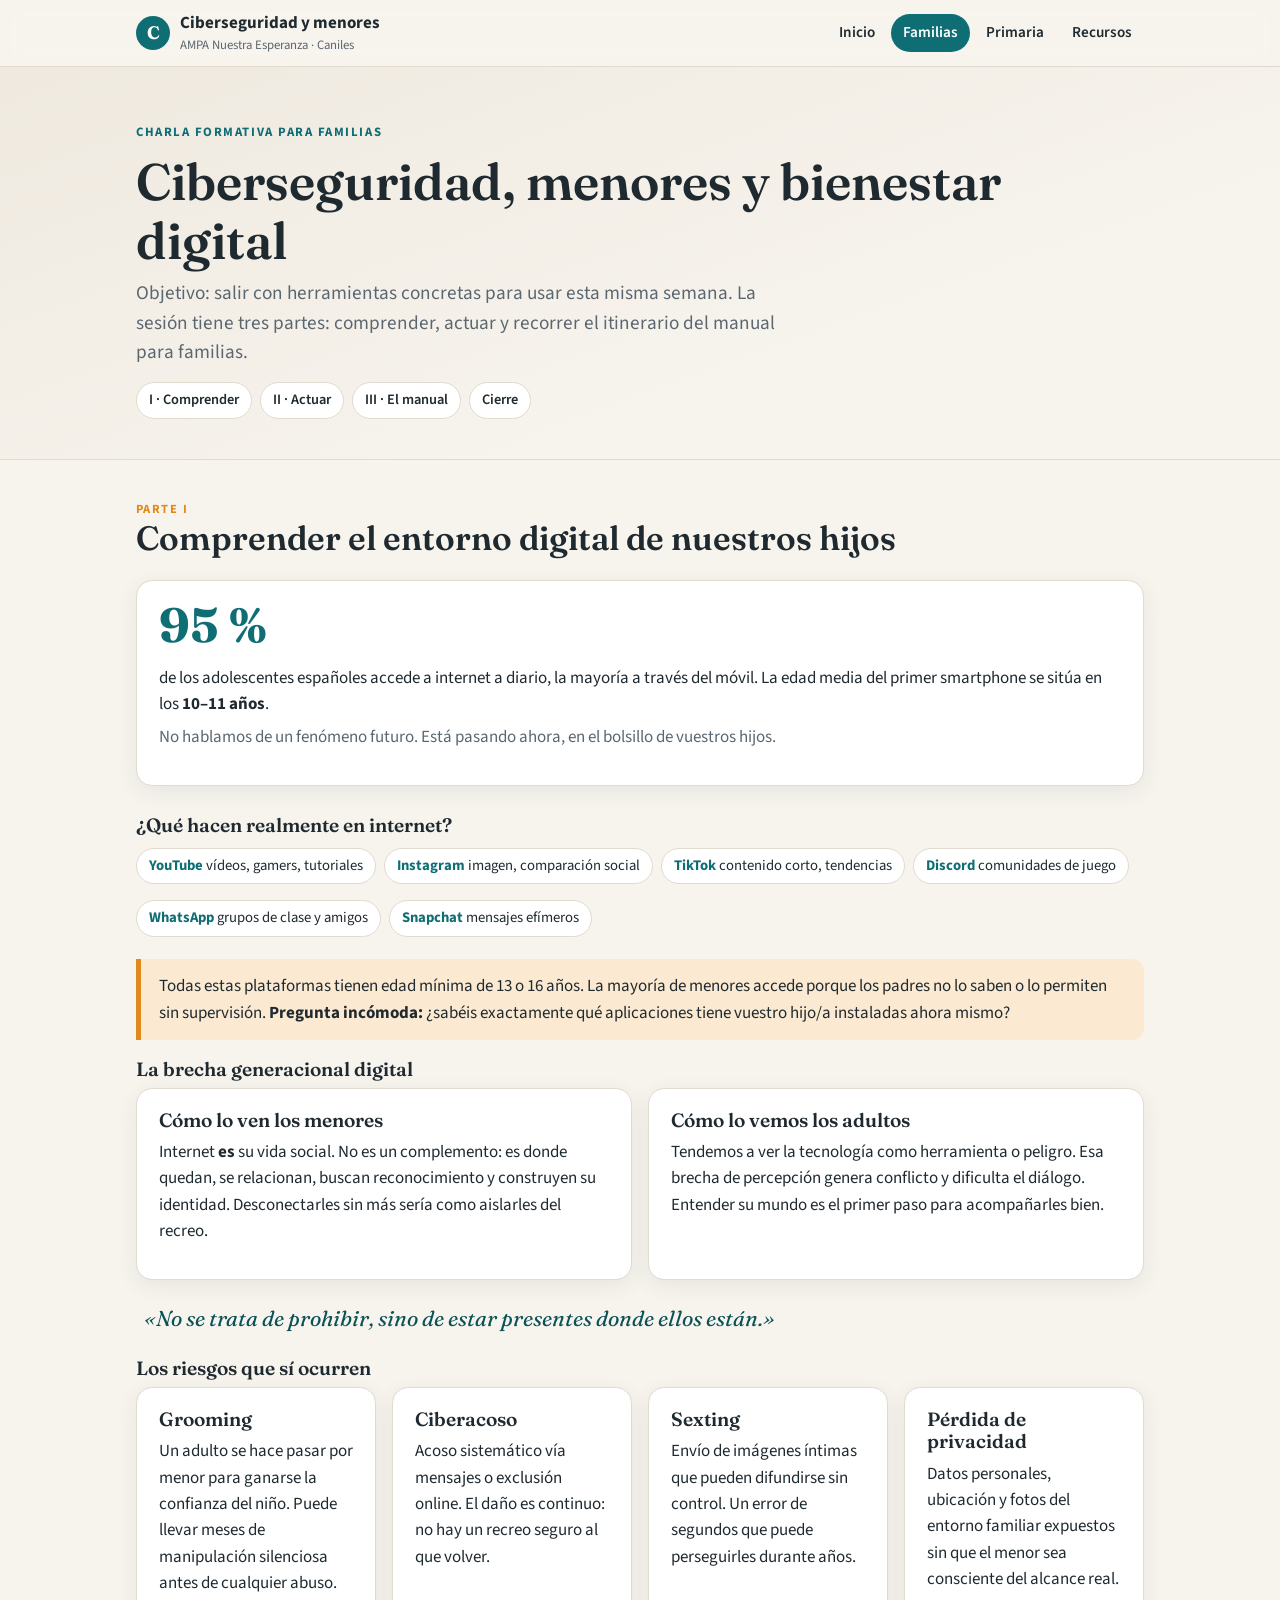
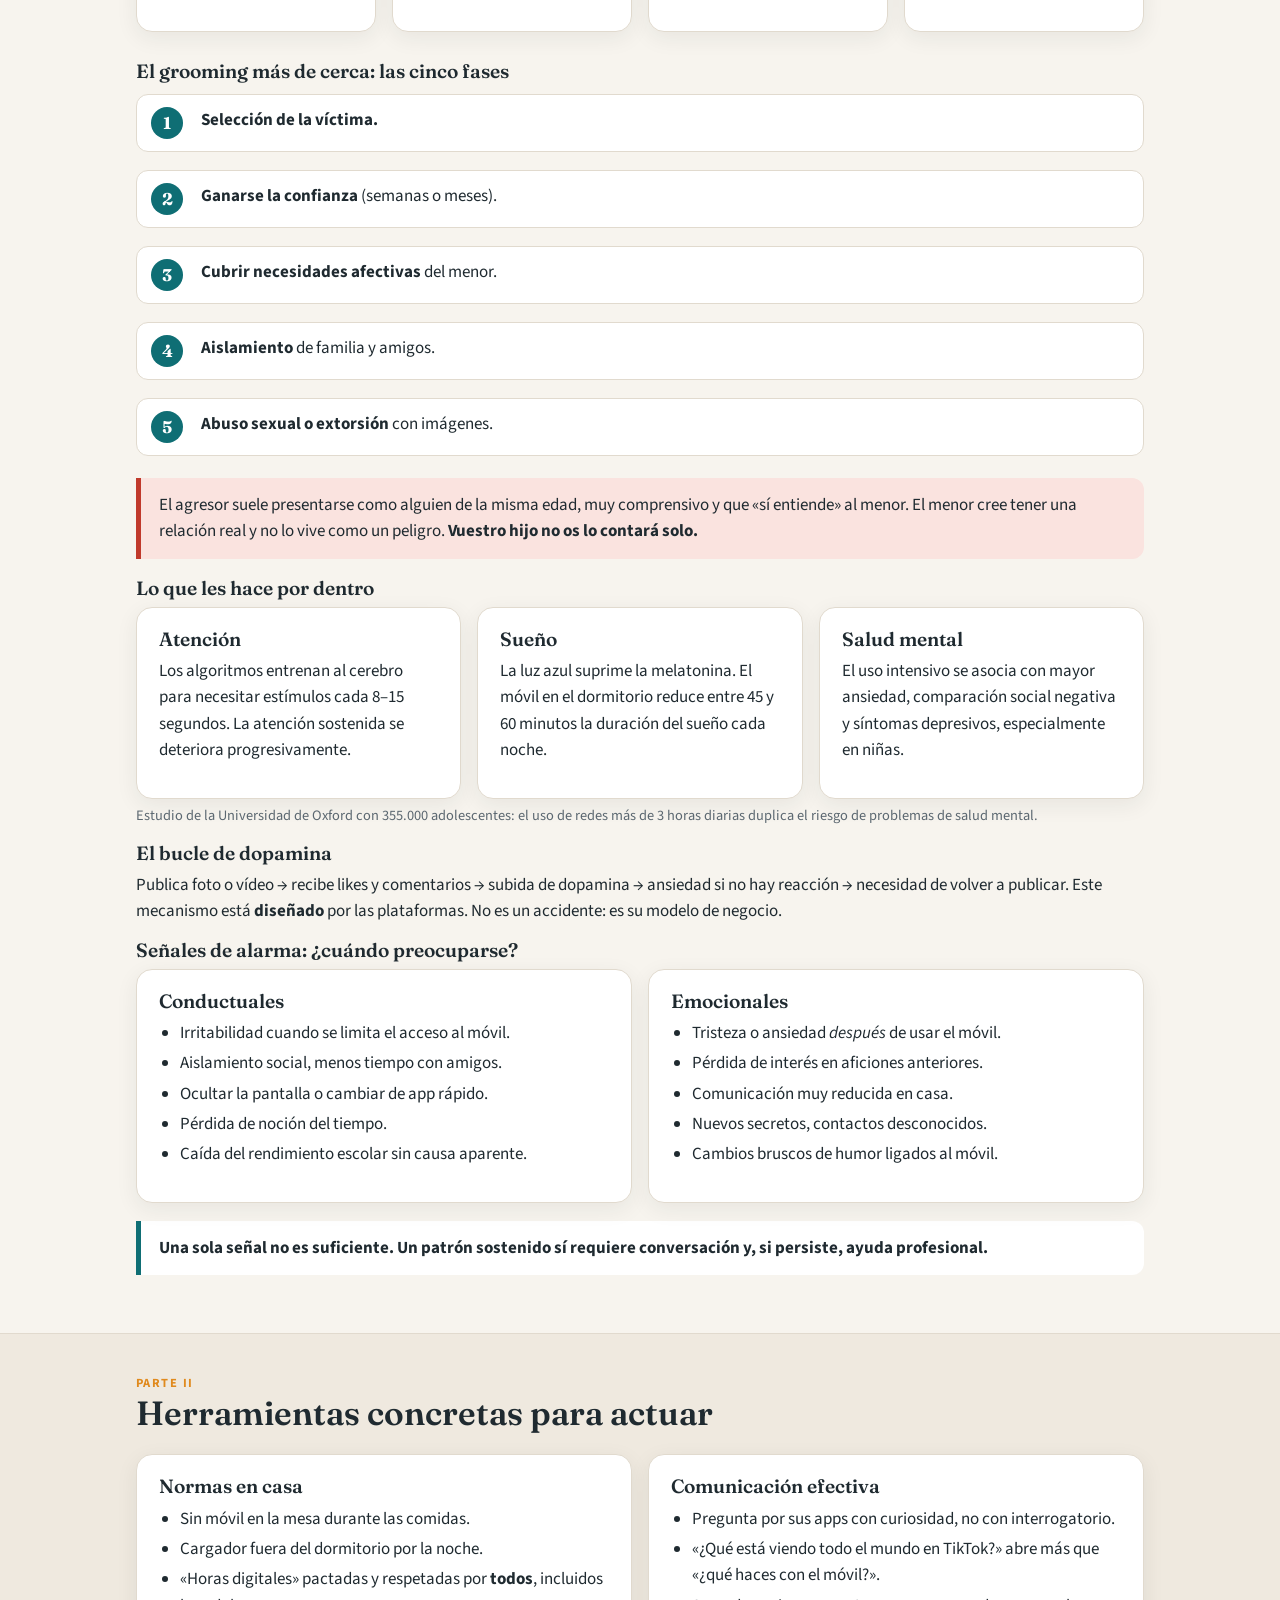
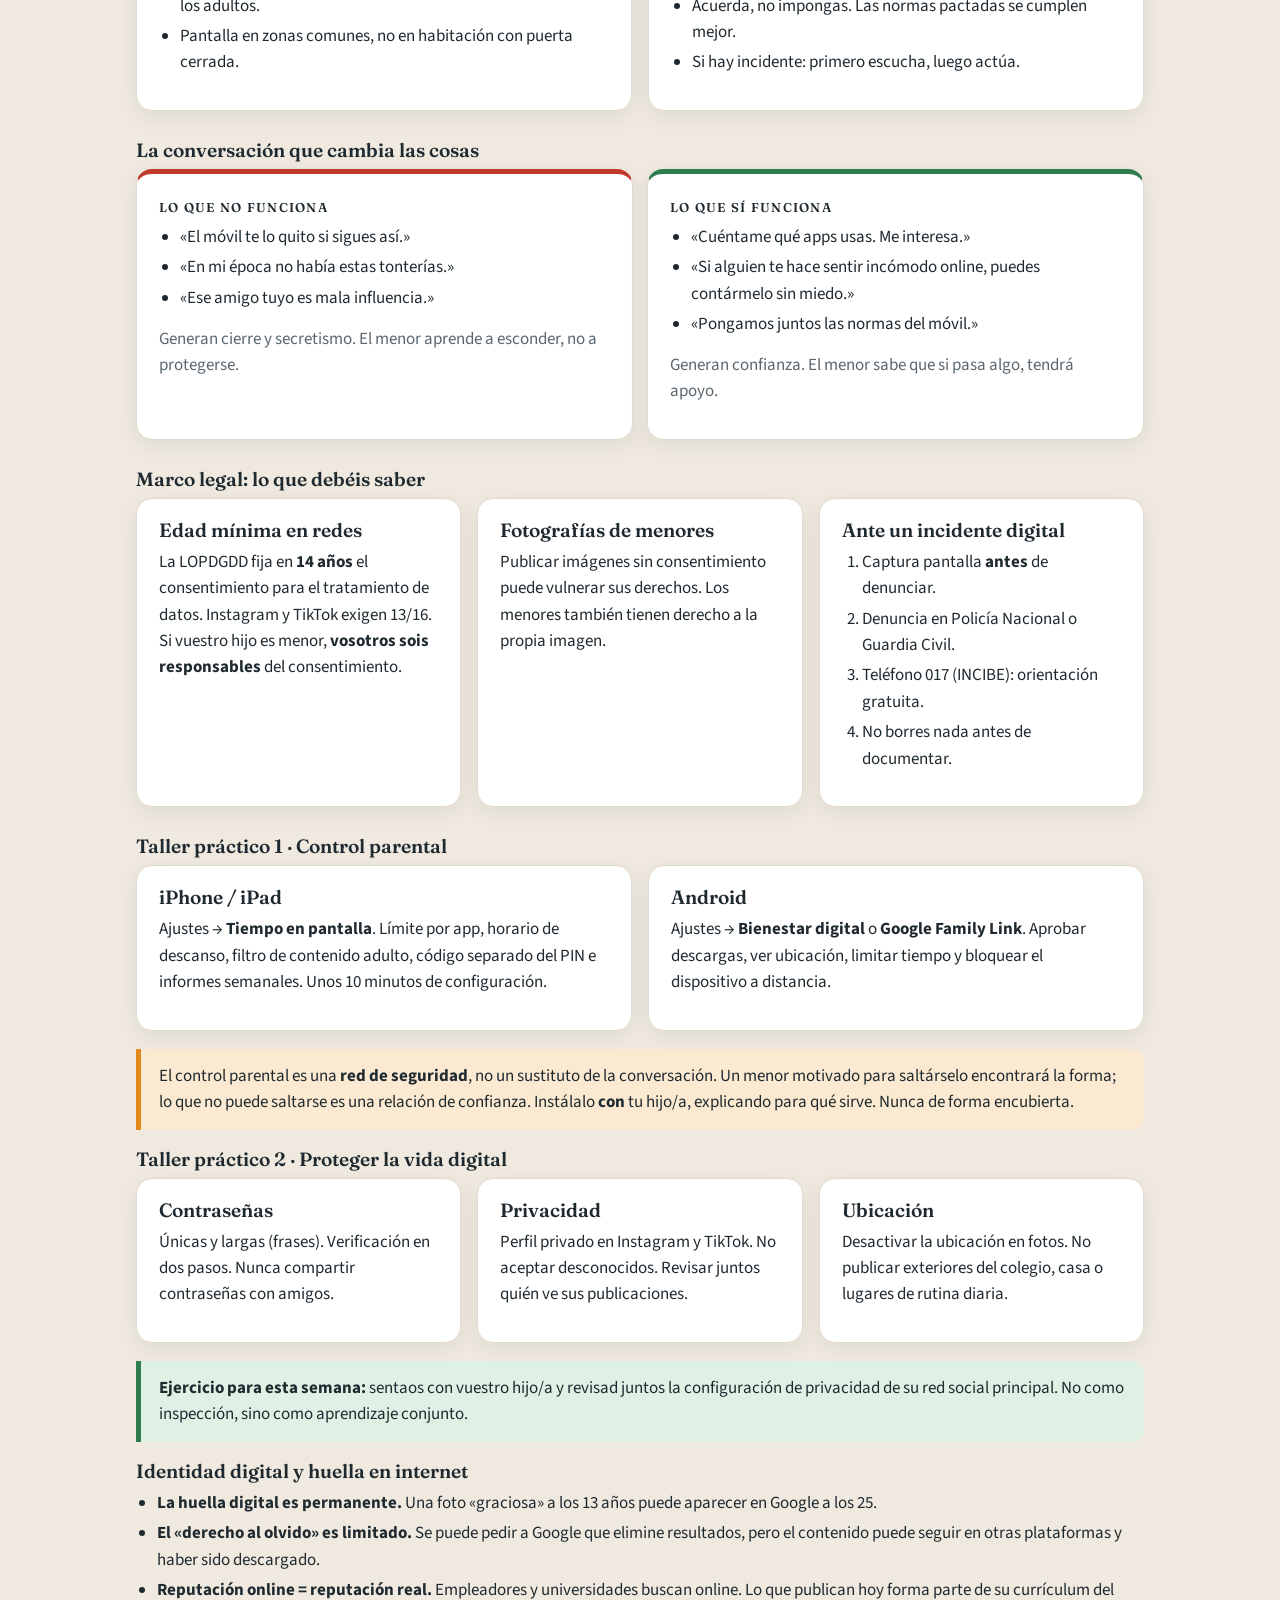
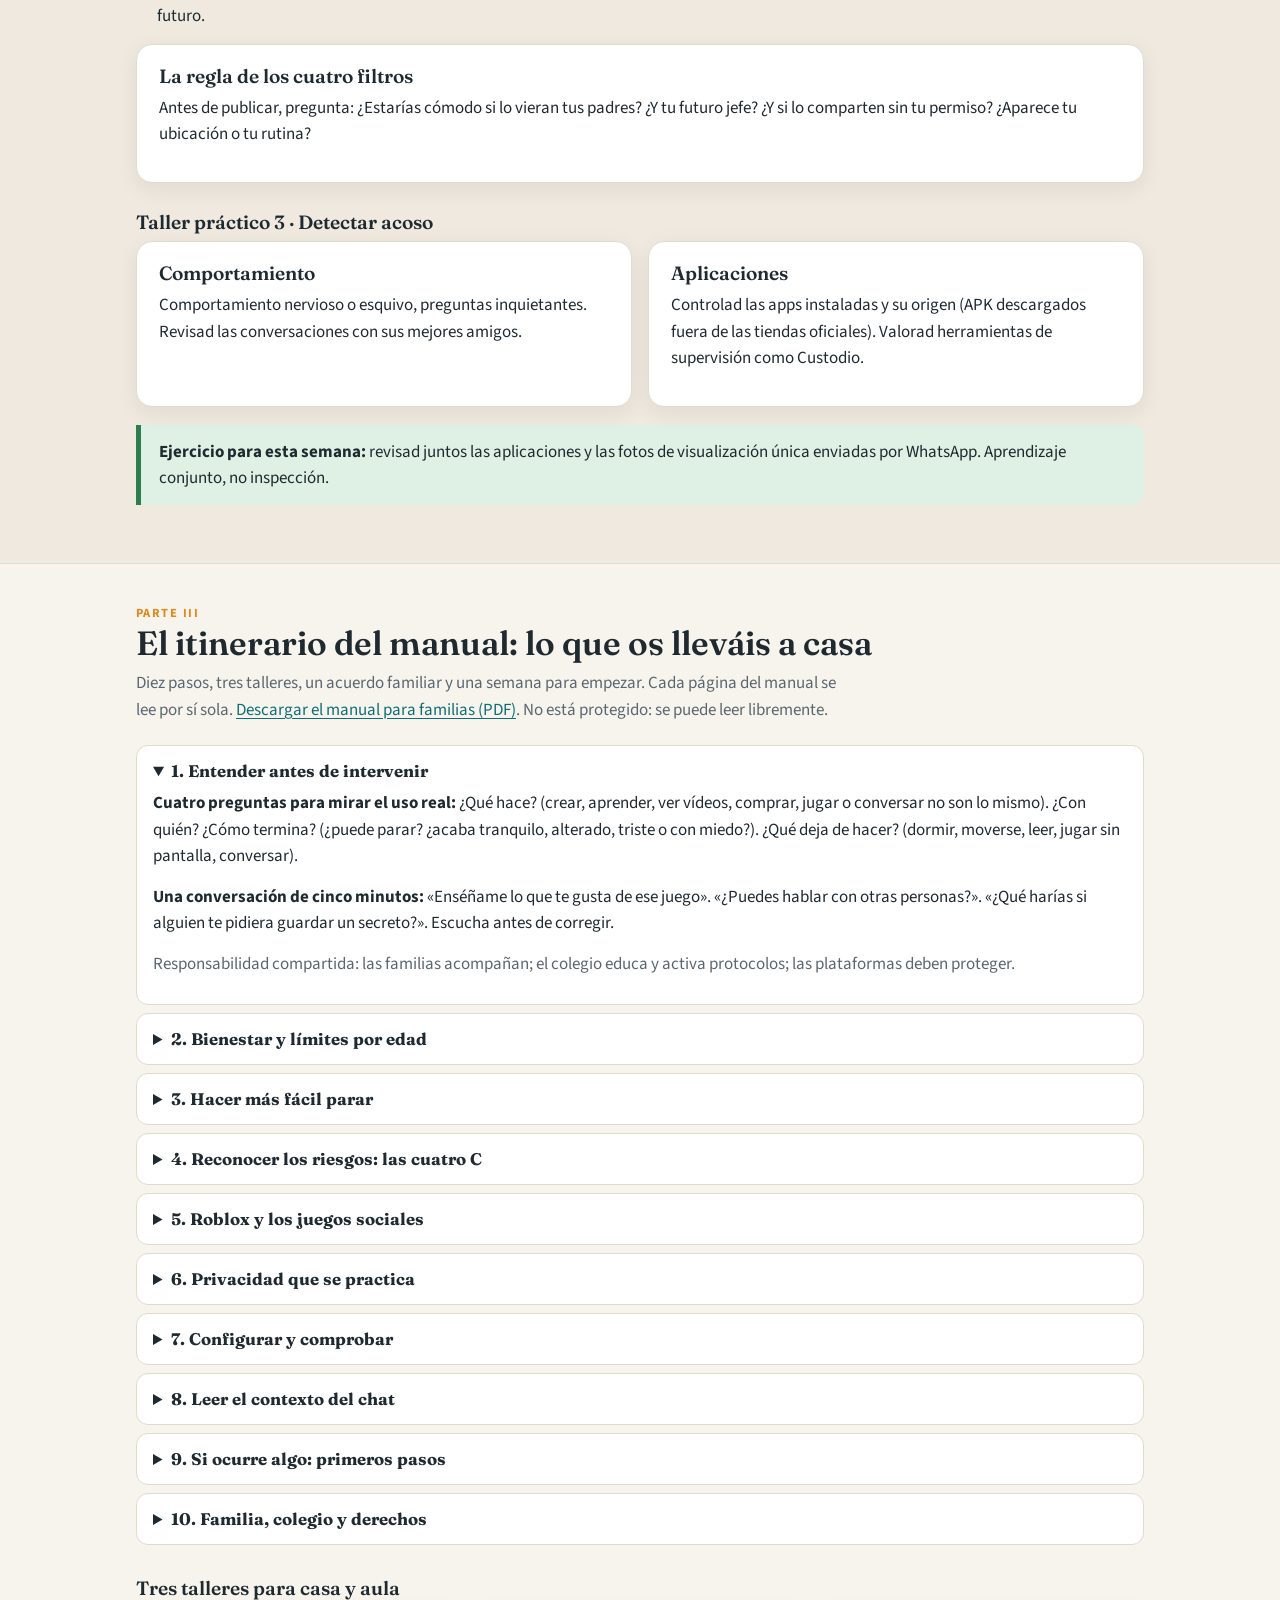
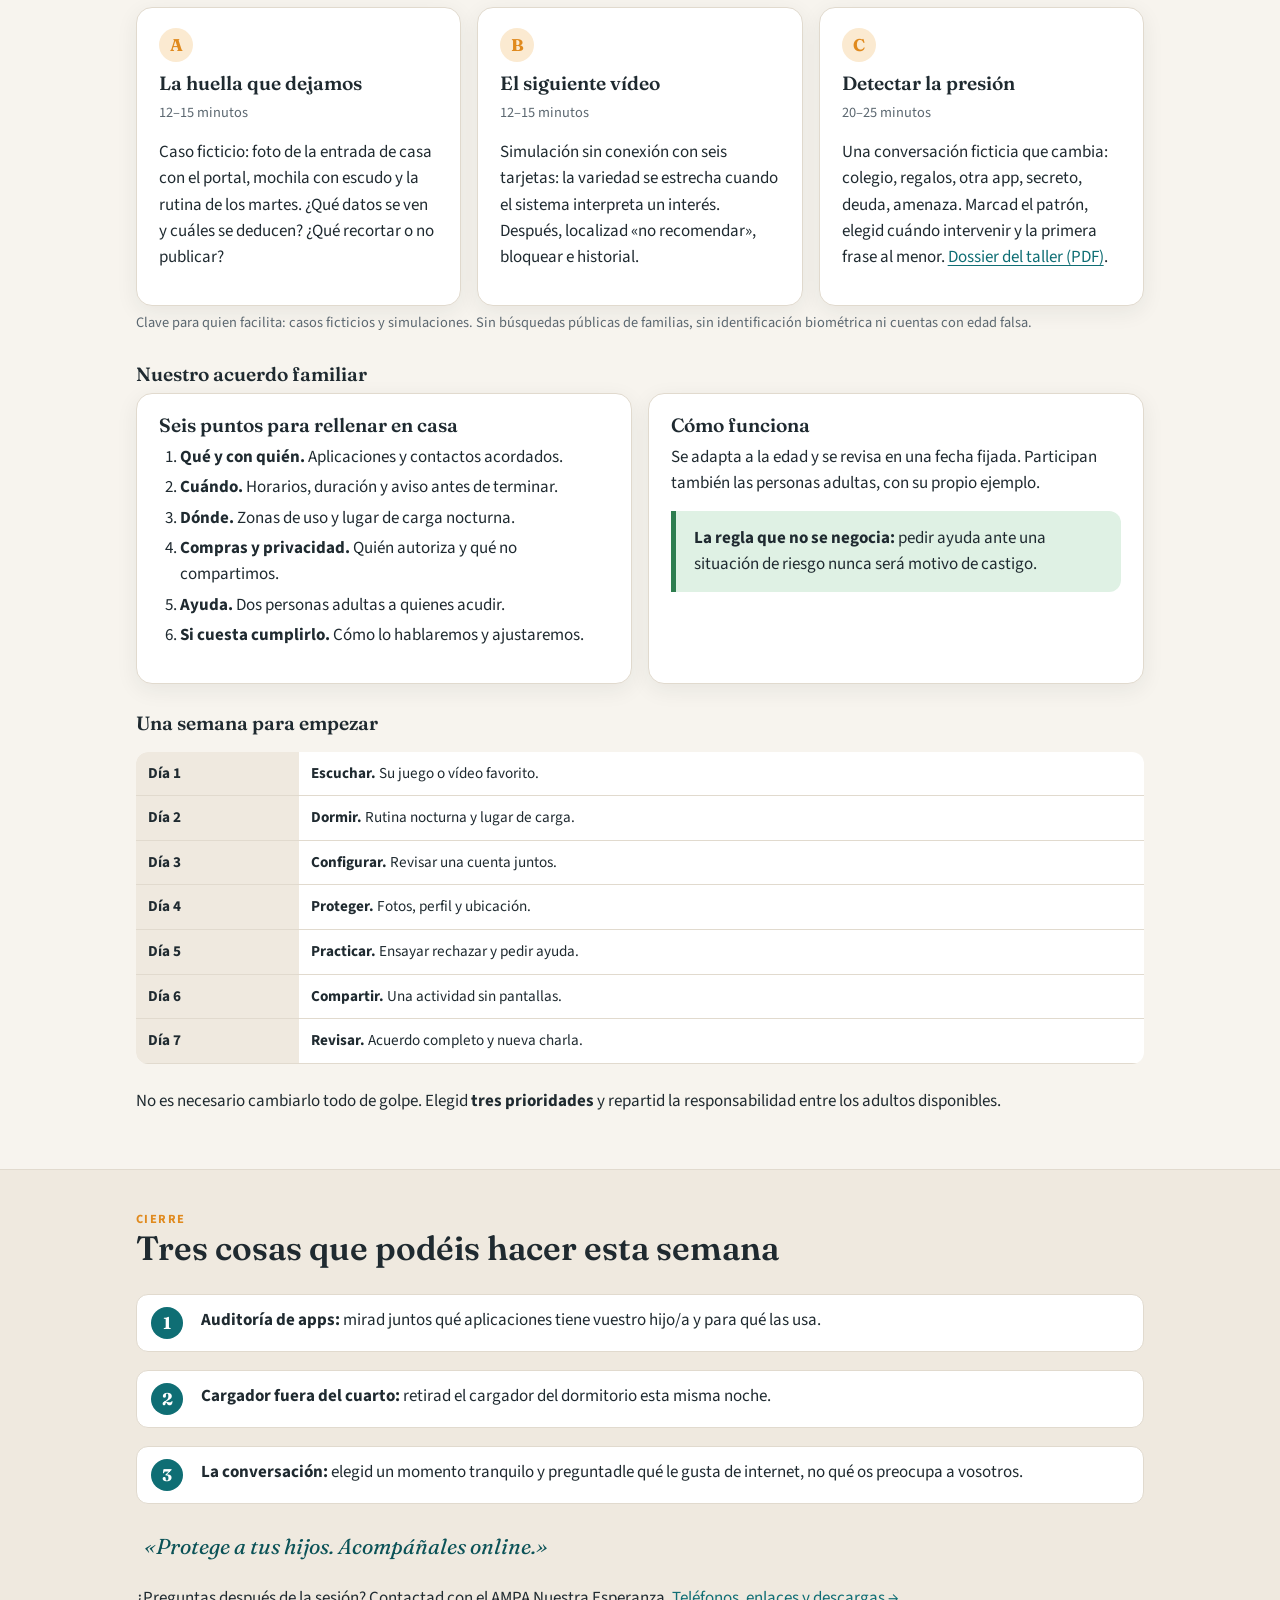
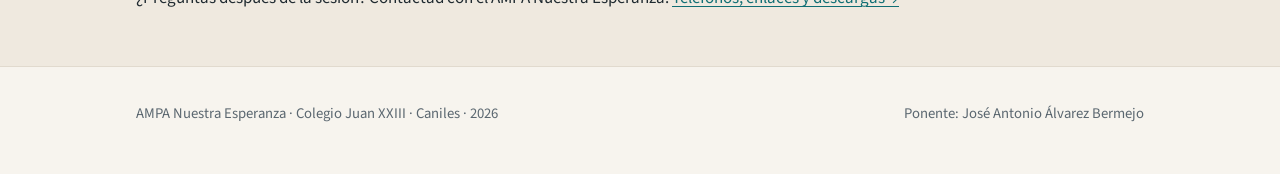
==== commit c713f99c: "Indicar que el manual para familias no está protegido" ====
--- a/docs/familias.html
+++ b/docs/familias.html
@@ -136,7 +136,7 @@
 </div></section>
 
 <section class="block" id="manual"><div class="wrap">
-  <div class="section-head"><div class="kicker">Parte III</div><h2>El itinerario del manual: lo que os lleváis a casa</h2><p>Diez pasos, tres talleres, un acuerdo familiar y una semana para empezar. Cada página del manual se lee por sí sola. <a href="pdf/ManualFamilias.pdf">Descargar el manual para familias (PDF)</a>.</p></div>
+  <div class="section-head"><div class="kicker">Parte III</div><h2>El itinerario del manual: lo que os lleváis a casa</h2><p>Diez pasos, tres talleres, un acuerdo familiar y una semana para empezar. Cada página del manual se lee por sí sola. <a href="pdf/ManualFamilias.pdf">Descargar el manual para familias (PDF)</a>. No está protegido: se puede leer libremente.</p></div>
 
   <details open><summary>1. Entender antes de intervenir</summary>
     <p><b>Cuatro preguntas para mirar el uso real:</b> ¿Qué hace? (crear, aprender, ver vídeos, comprar, jugar o conversar no son lo mismo). ¿Con quién? ¿Cómo termina? (¿puede parar? ¿acaba tranquilo, alterado, triste o con miedo?). ¿Qué deja de hacer? (dormir, moverse, leer, jugar sin pantalla, conversar).</p>
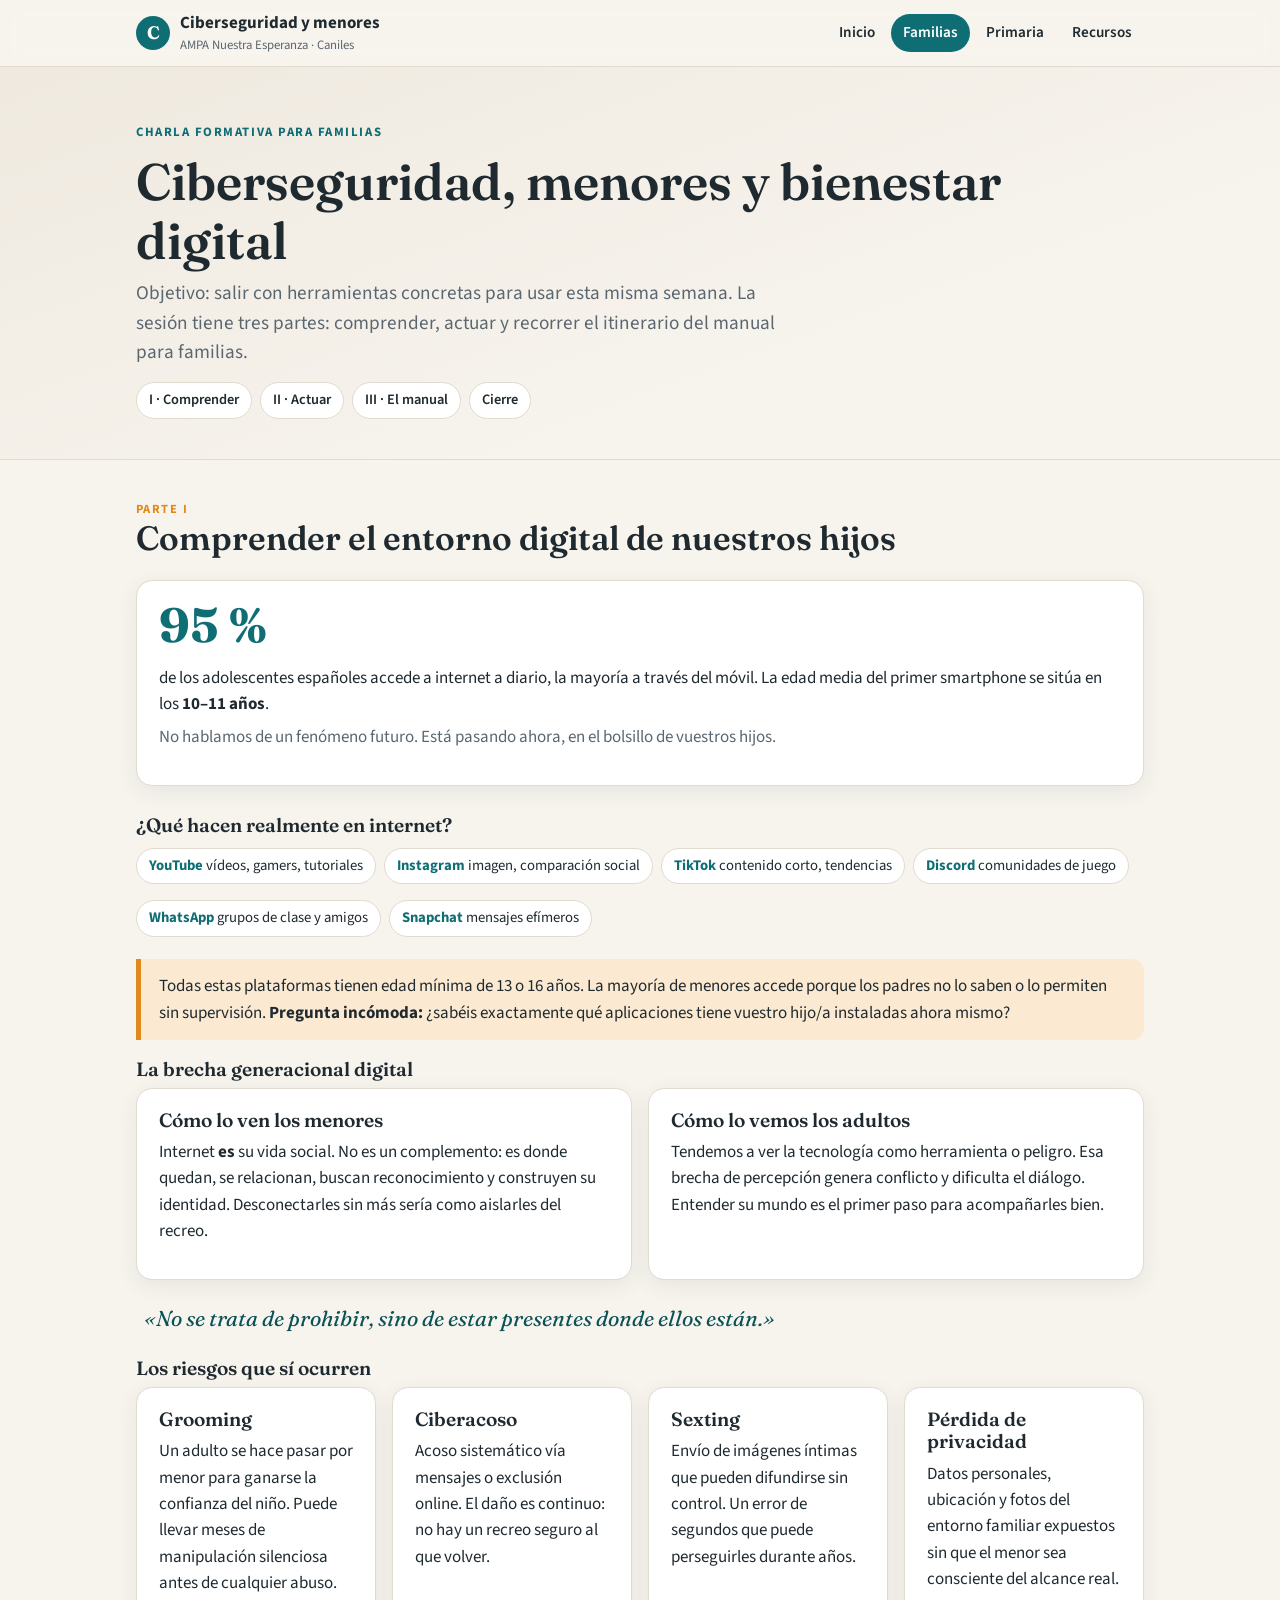
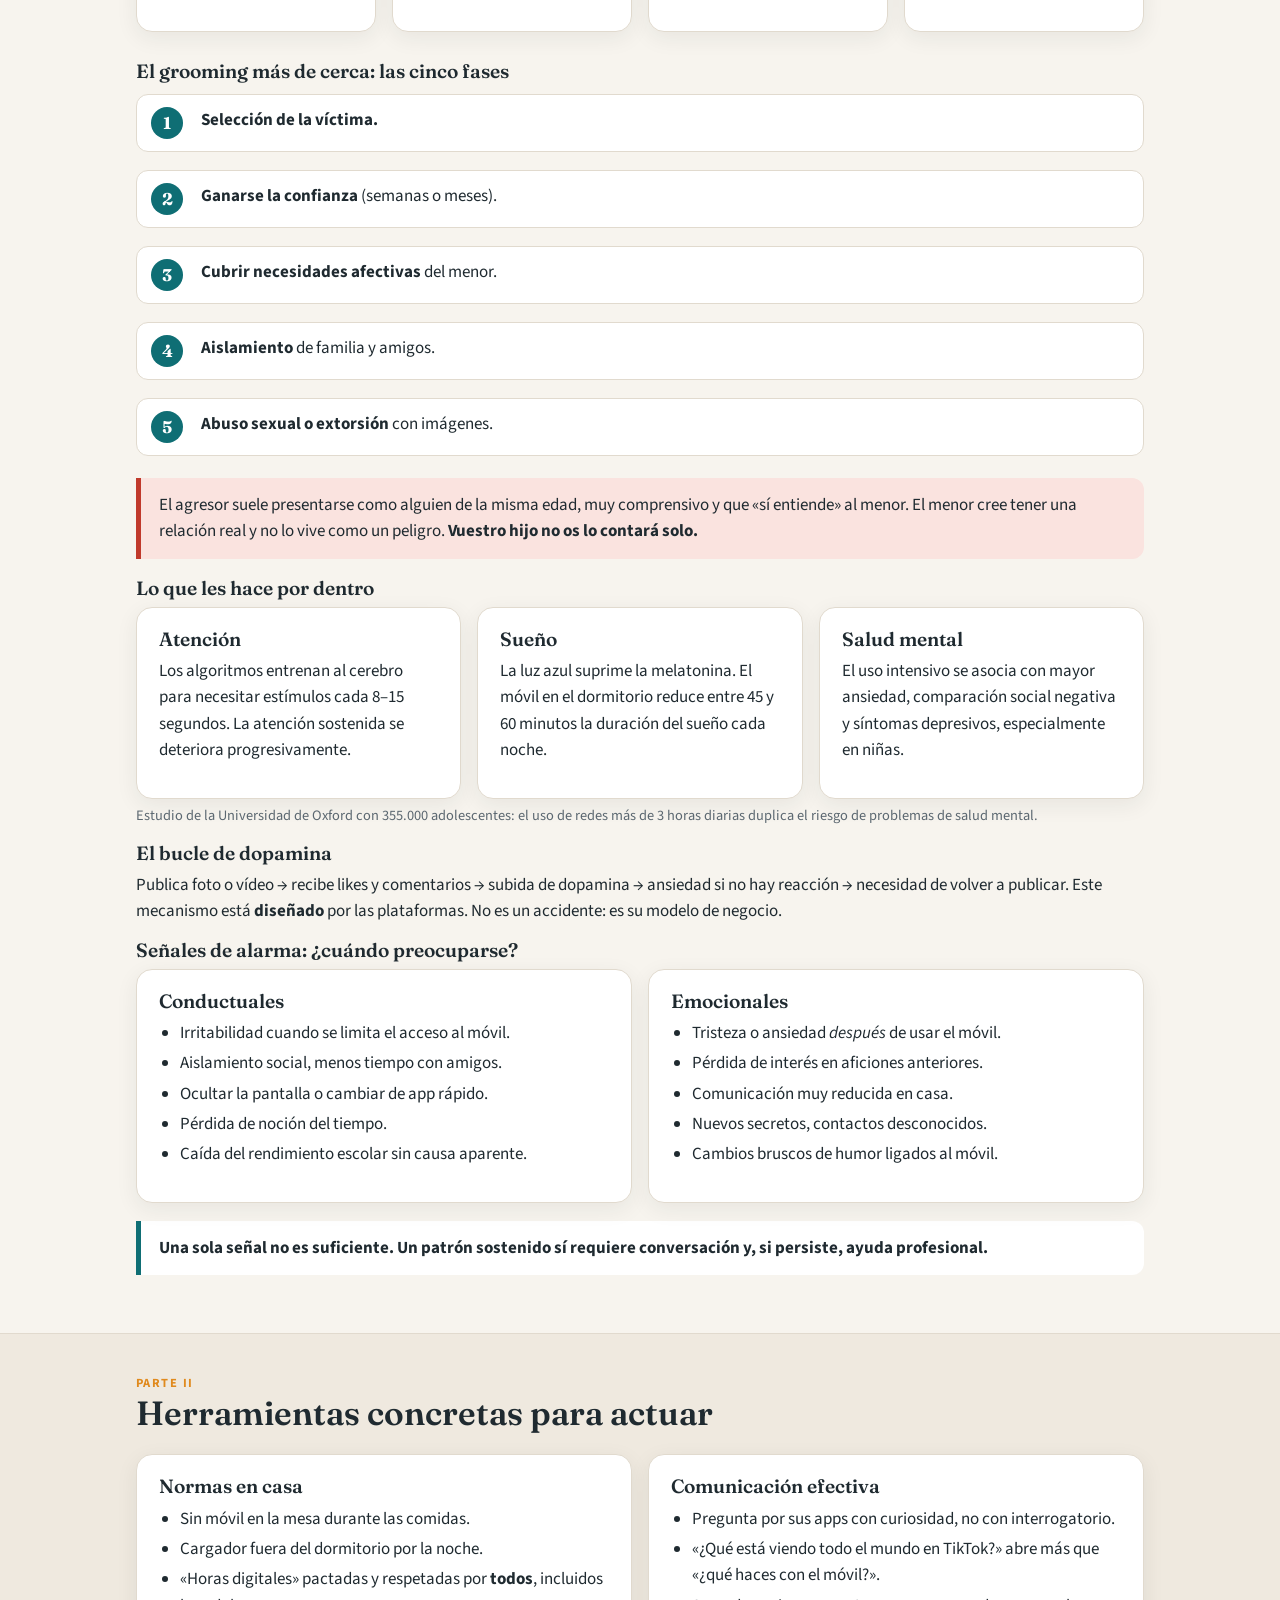
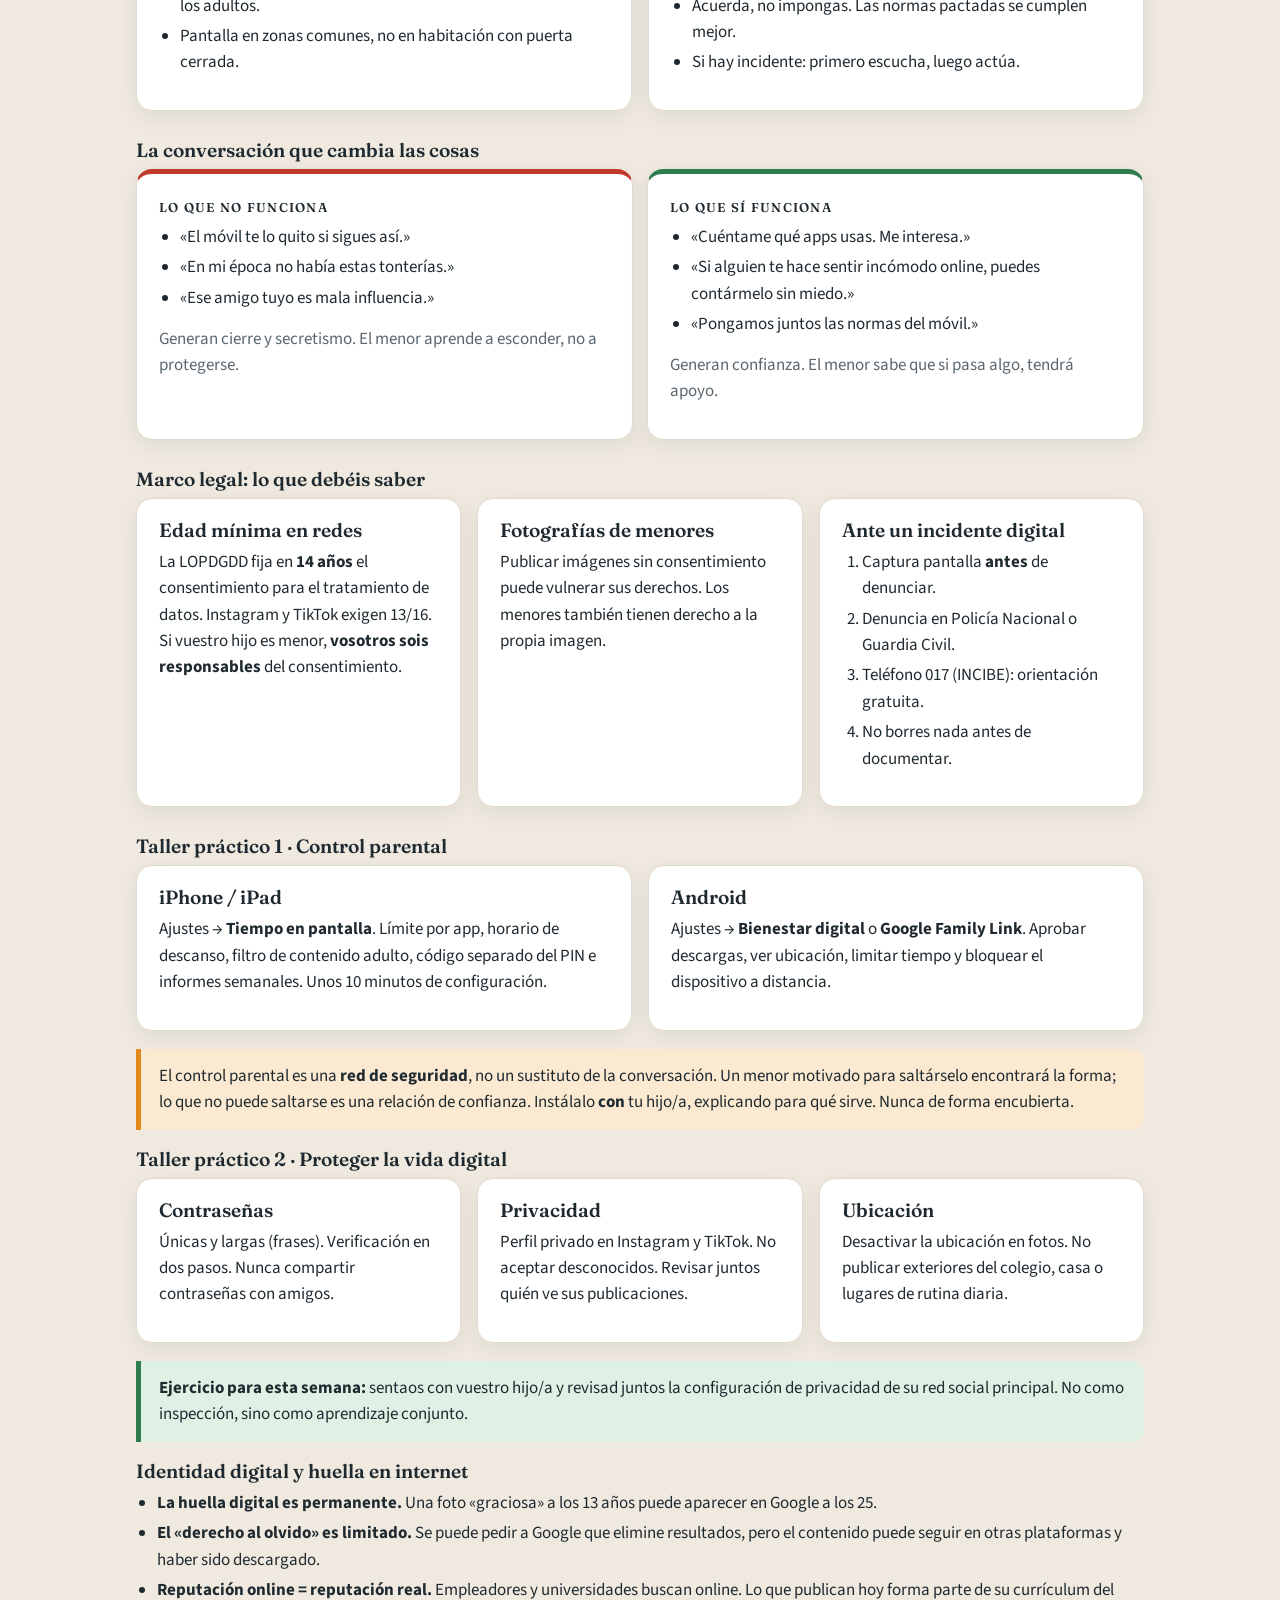
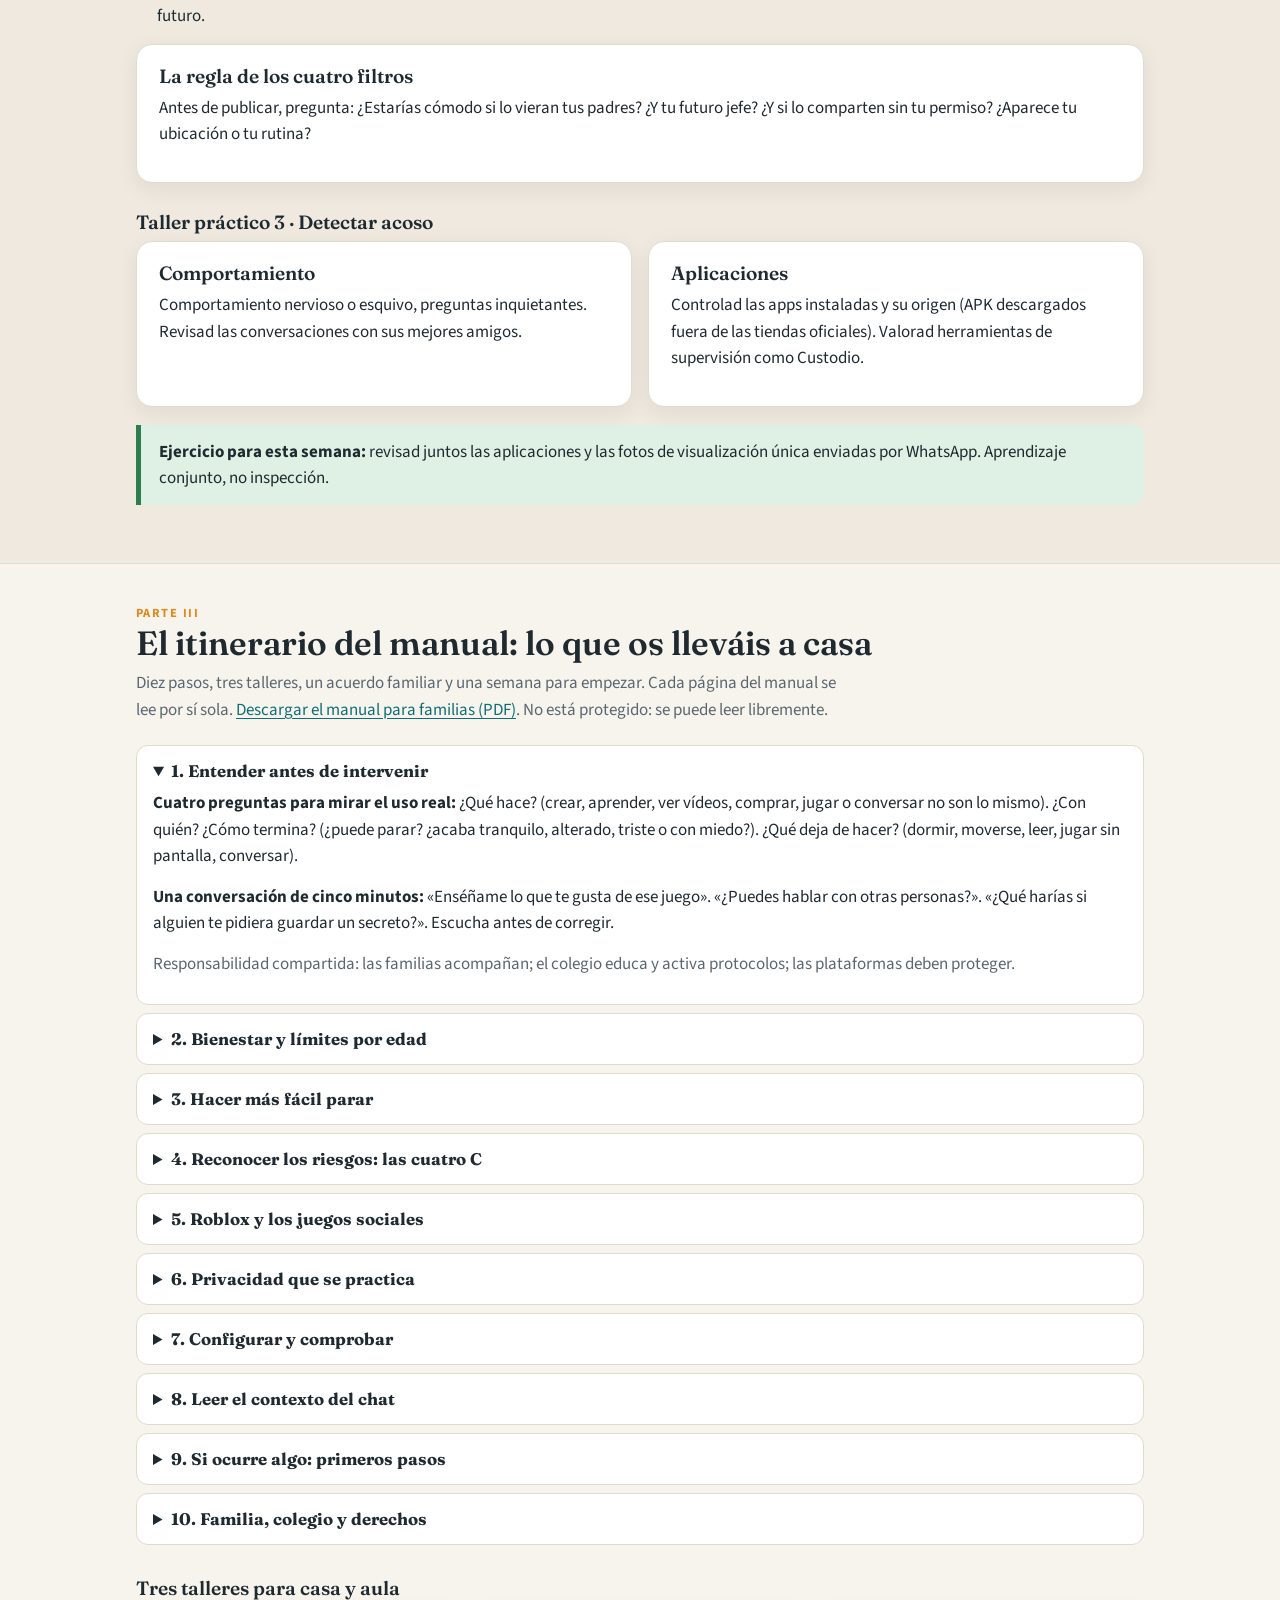
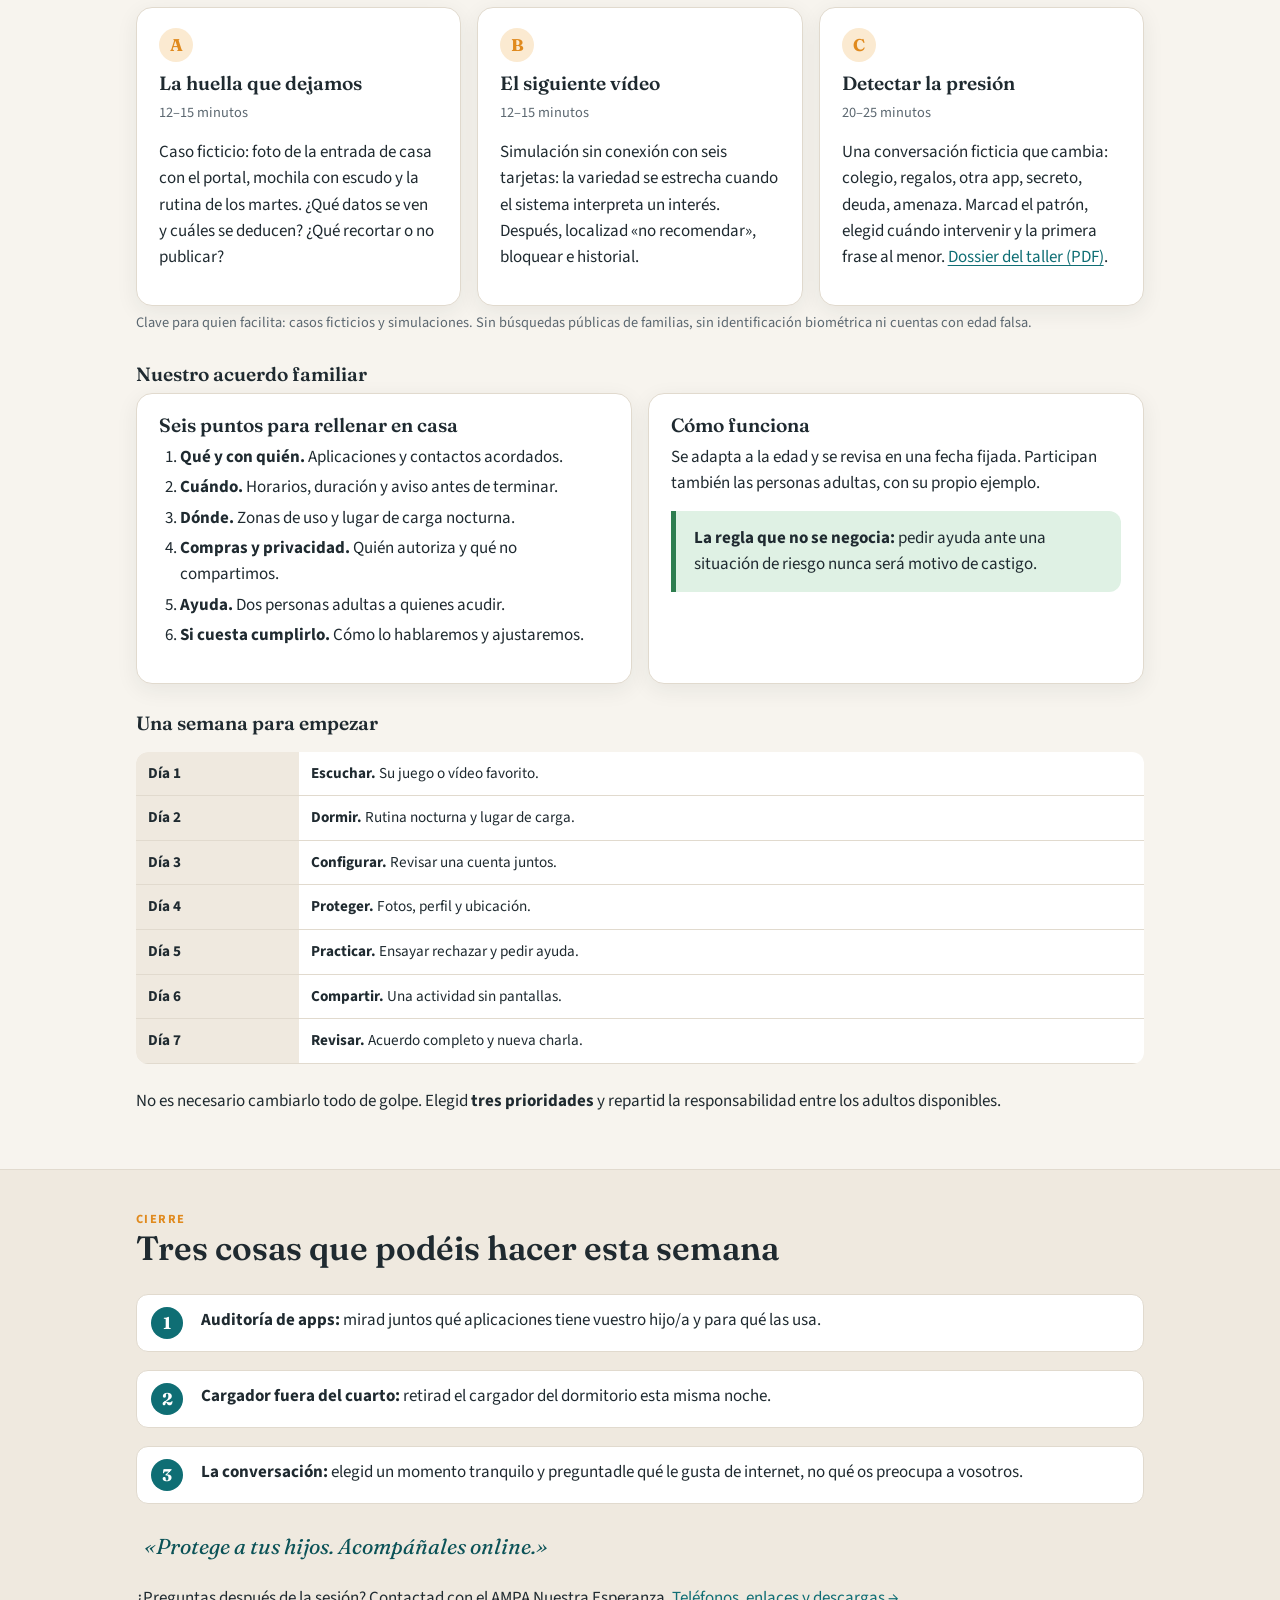
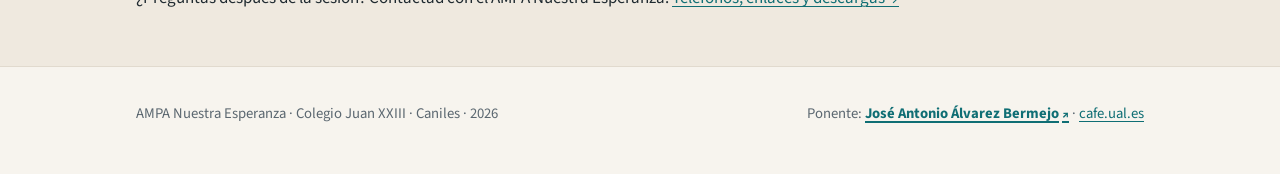
==== commit c2d42454: "Enlazar el nombre del ponente con cafe.ual.es" ====
--- a/docs/familias.html
+++ b/docs/familias.html
@@ -258,7 +258,7 @@
 
 <footer><div class="wrap">
   <span>AMPA Nuestra Esperanza · Colegio Juan XXIII · Caniles · 2026</span>
-  <span>Ponente: José Antonio Álvarez Bermejo</span>
+  <span>Ponente: <a class="autor" href="https://cafe.ual.es" target="_blank" rel="noopener" title="Web de José Antonio Álvarez Bermejo">José Antonio Álvarez Bermejo<span class="ext" aria-hidden="true">↗</span></a> · <a href="https://cafe.ual.es" target="_blank" rel="noopener">cafe.ual.es</a></span>
 </div></footer>
 </body>
 </html>
--- a/docs/style.css
+++ b/docs/style.css
@@ -107,3 +107,10 @@
 .small{font-size:.9rem}
 .decalogo{columns:2;column-gap:28px}
 @media (max-width:640px){.decalogo{columns:1}.hero{padding:36px 0 28px}}
+
+a.autor{color:var(--brand);font-weight:700;text-decoration:underline;text-decoration-thickness:2px;text-underline-offset:3px}
+a.autor:hover,a.chip-link:hover{color:var(--brand-2)}
+.ext{font-size:.8em;margin-left:3px}
+a.chip-link{color:var(--brand);text-decoration:none;border-color:var(--brand)}
+a.chip-link:hover{background:var(--surface-2);text-decoration:underline;text-underline-offset:3px}
+a.chip-link small{color:var(--muted);font-weight:400;margin-left:6px}
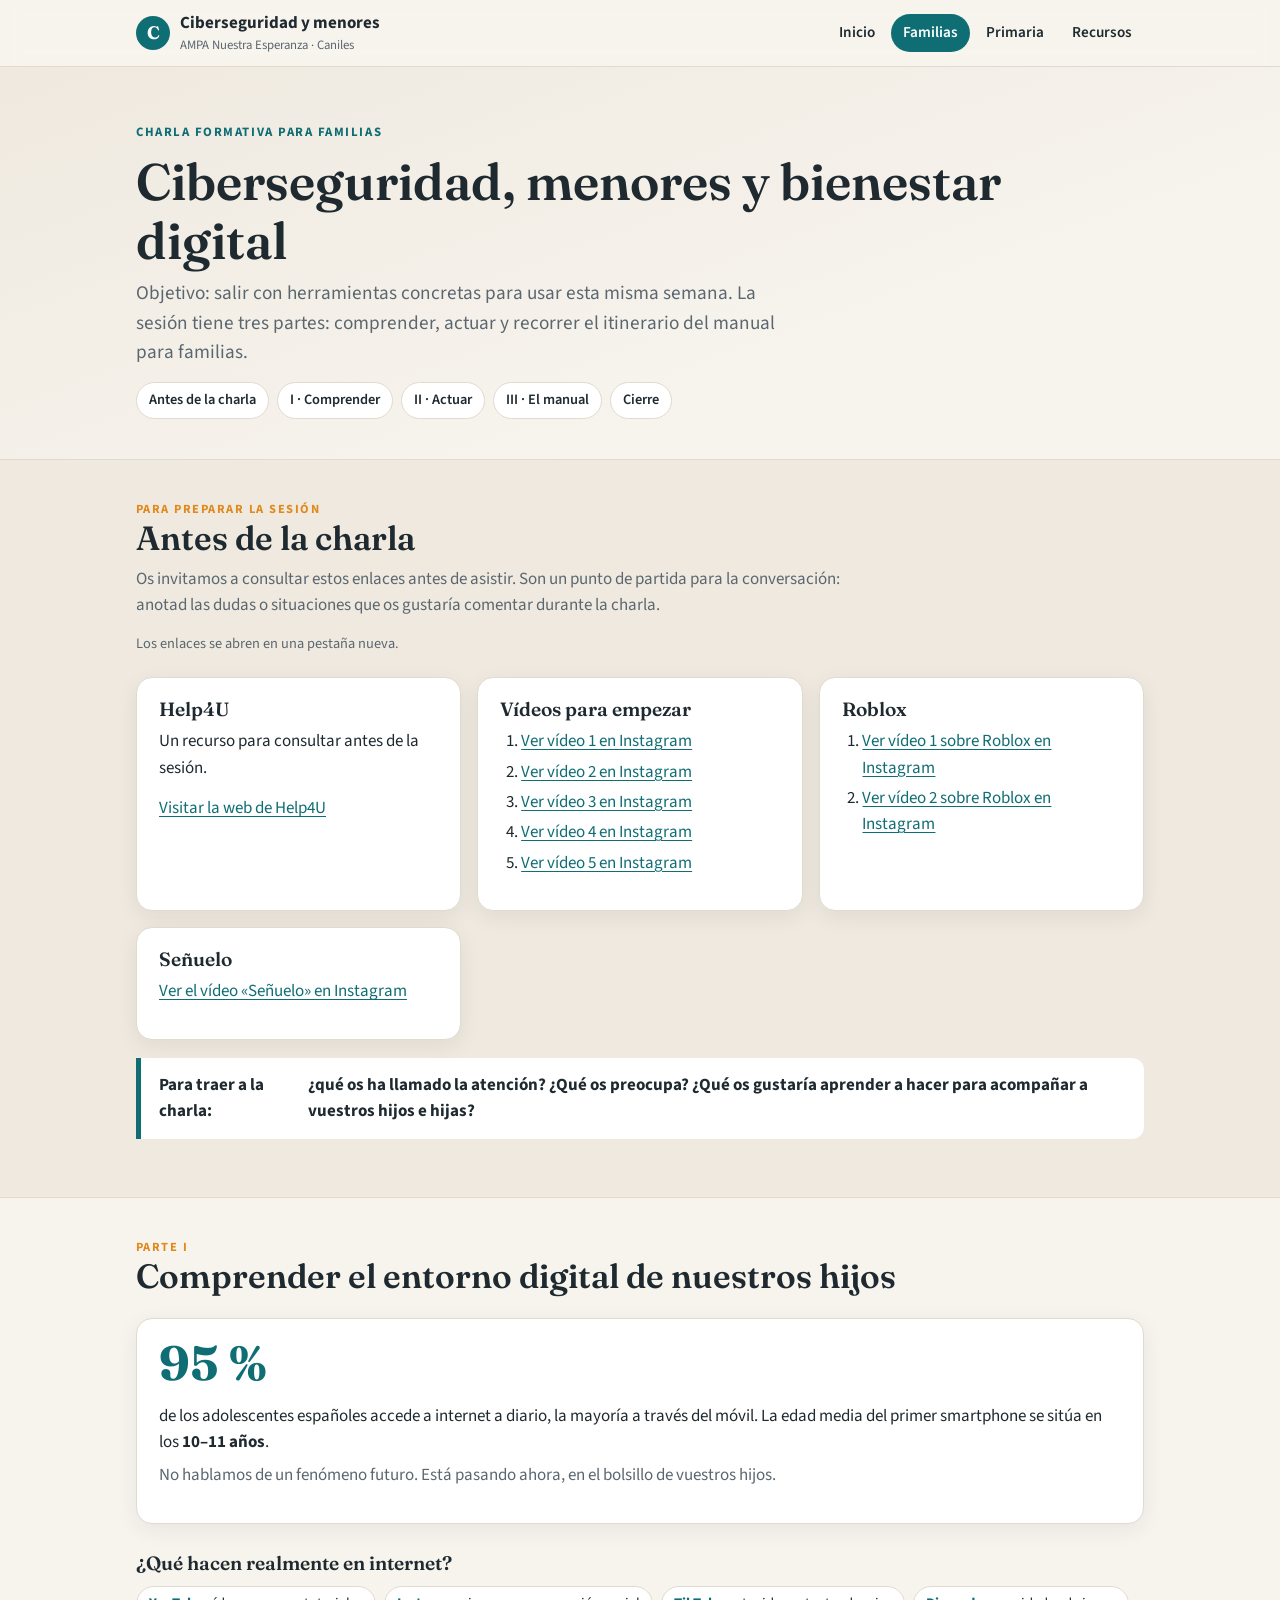
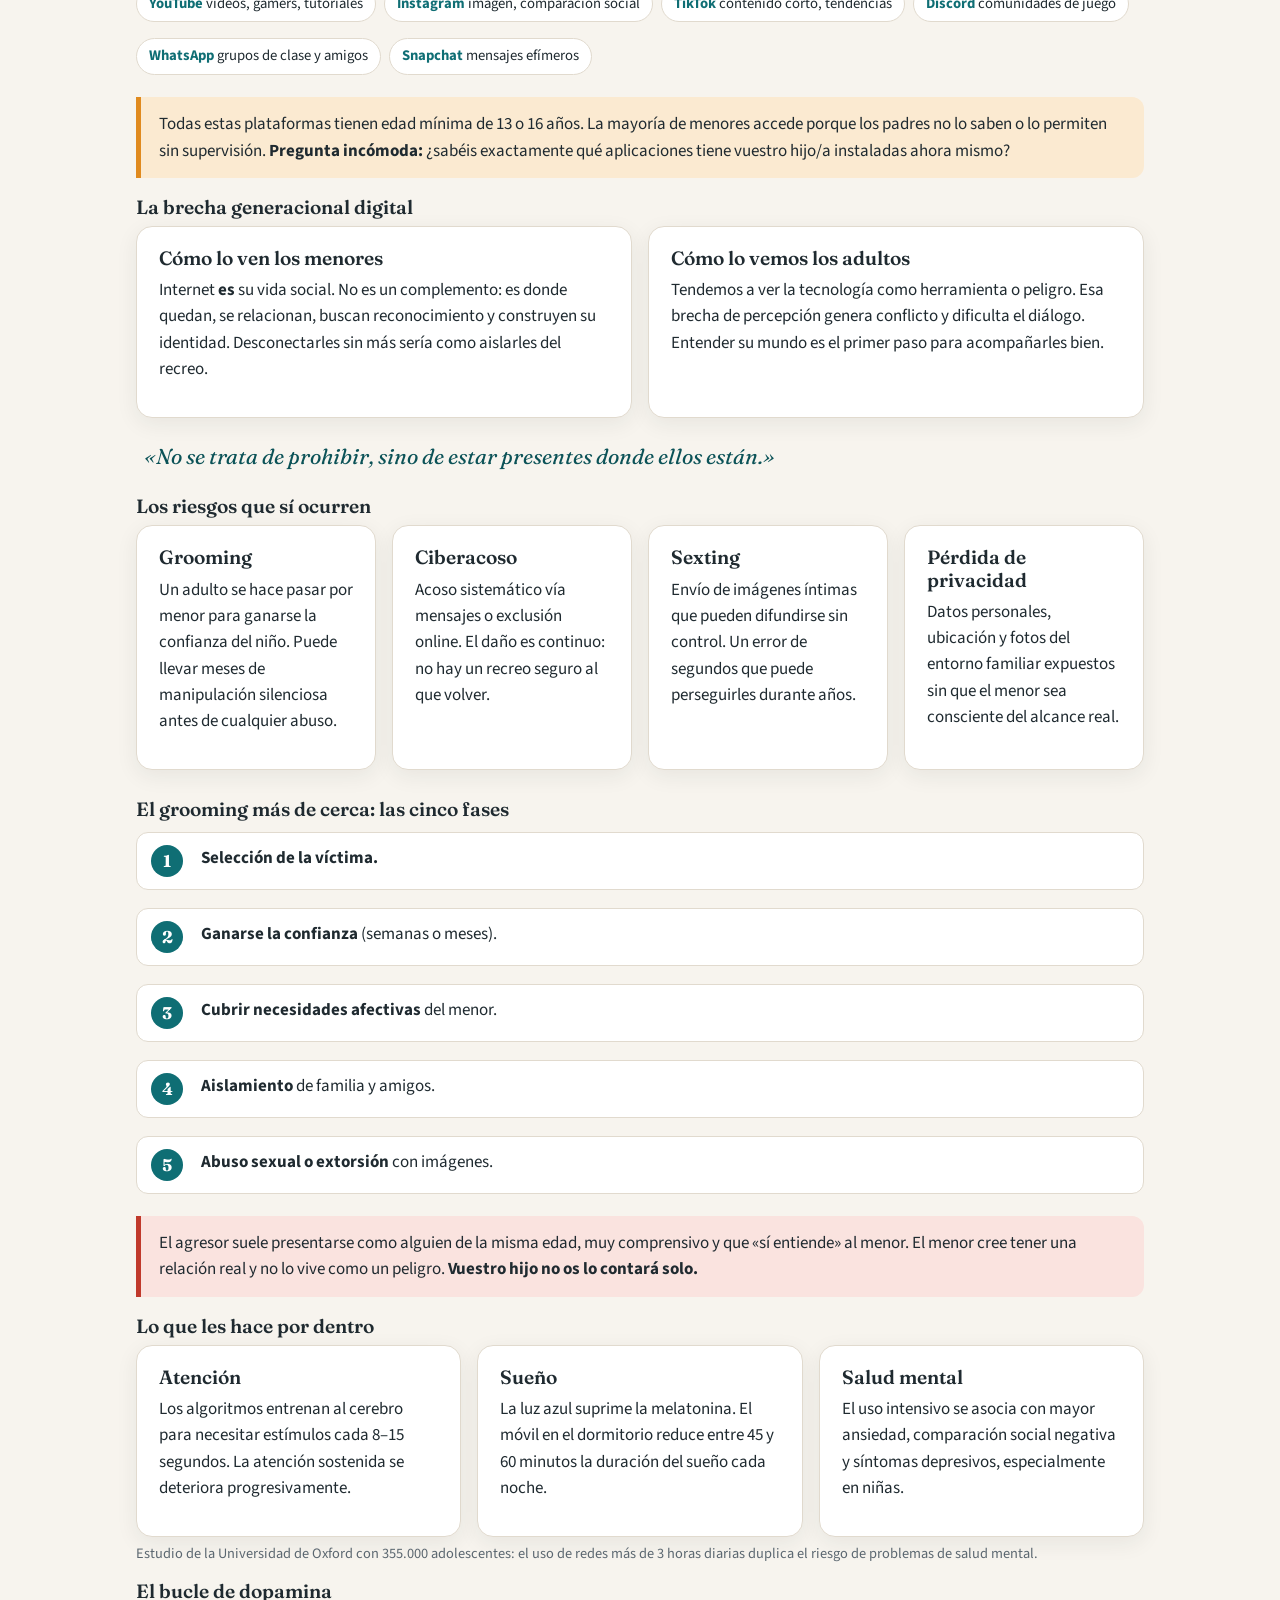
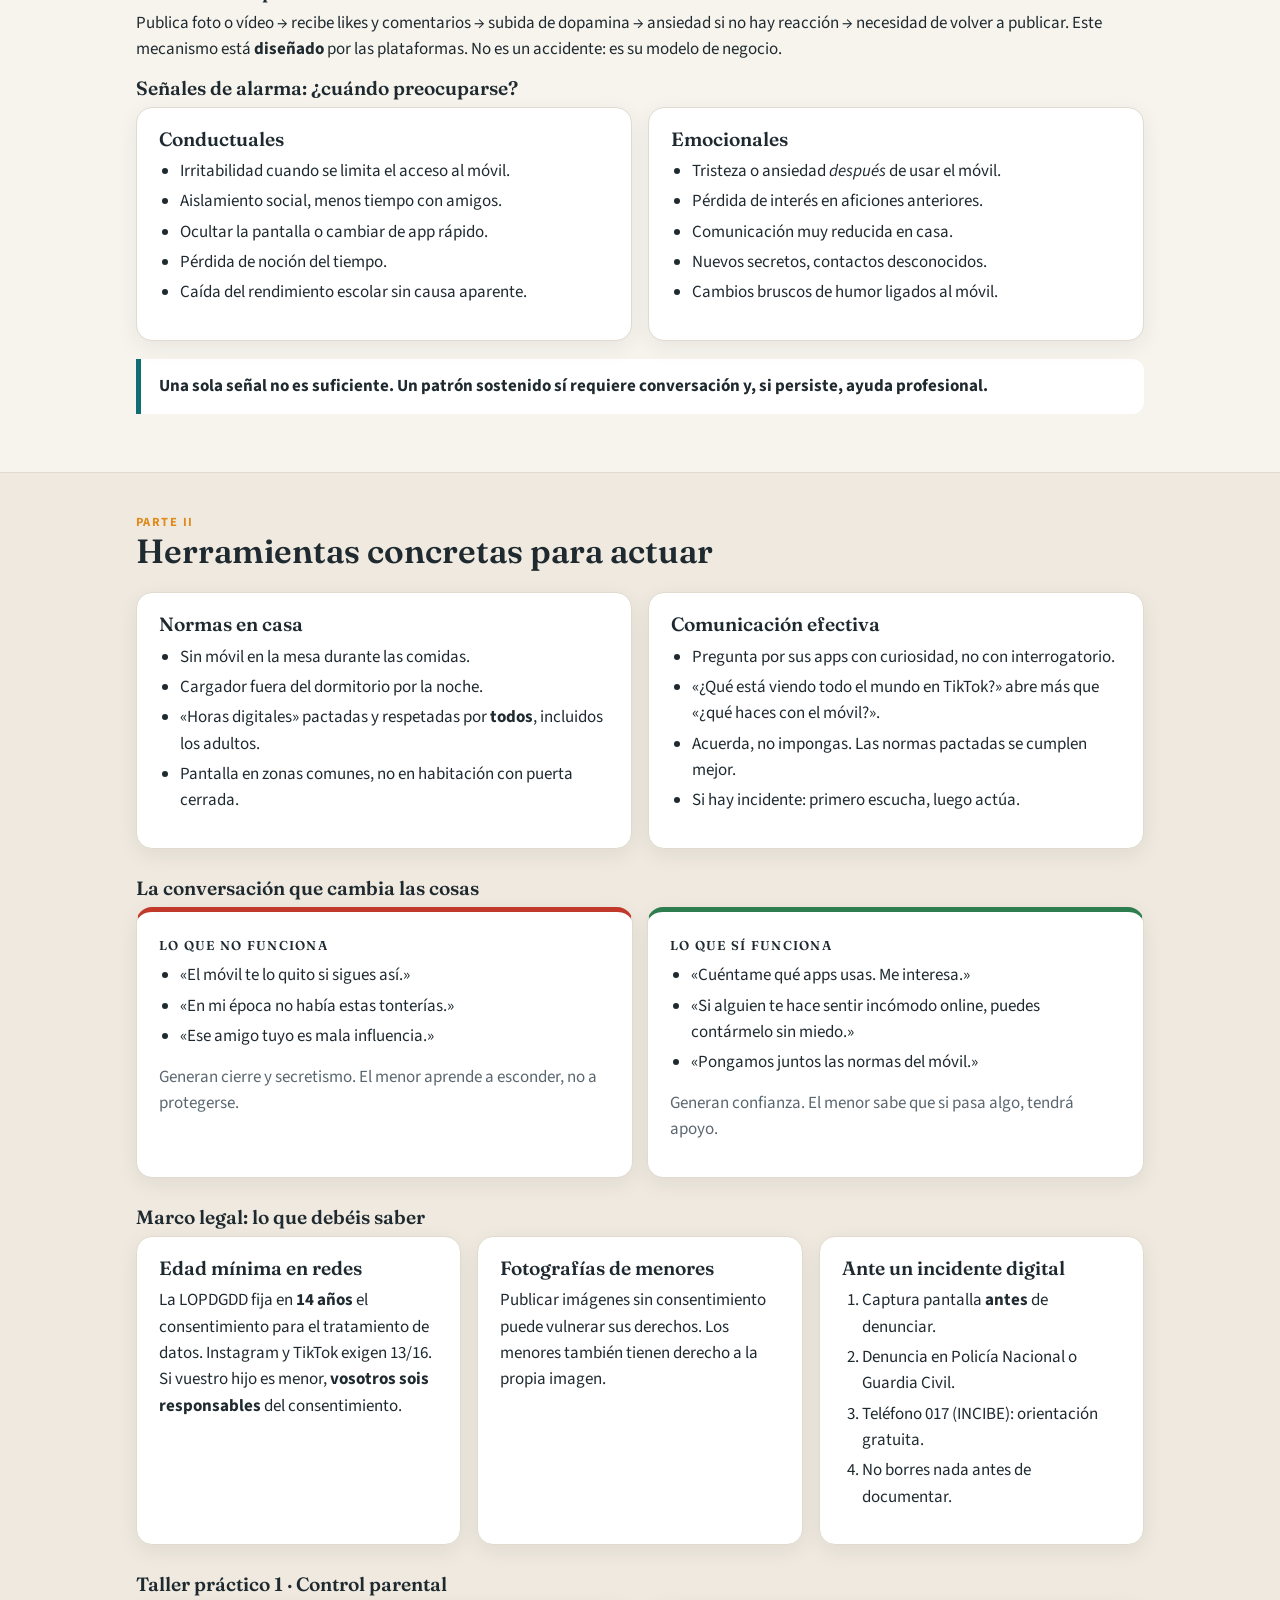
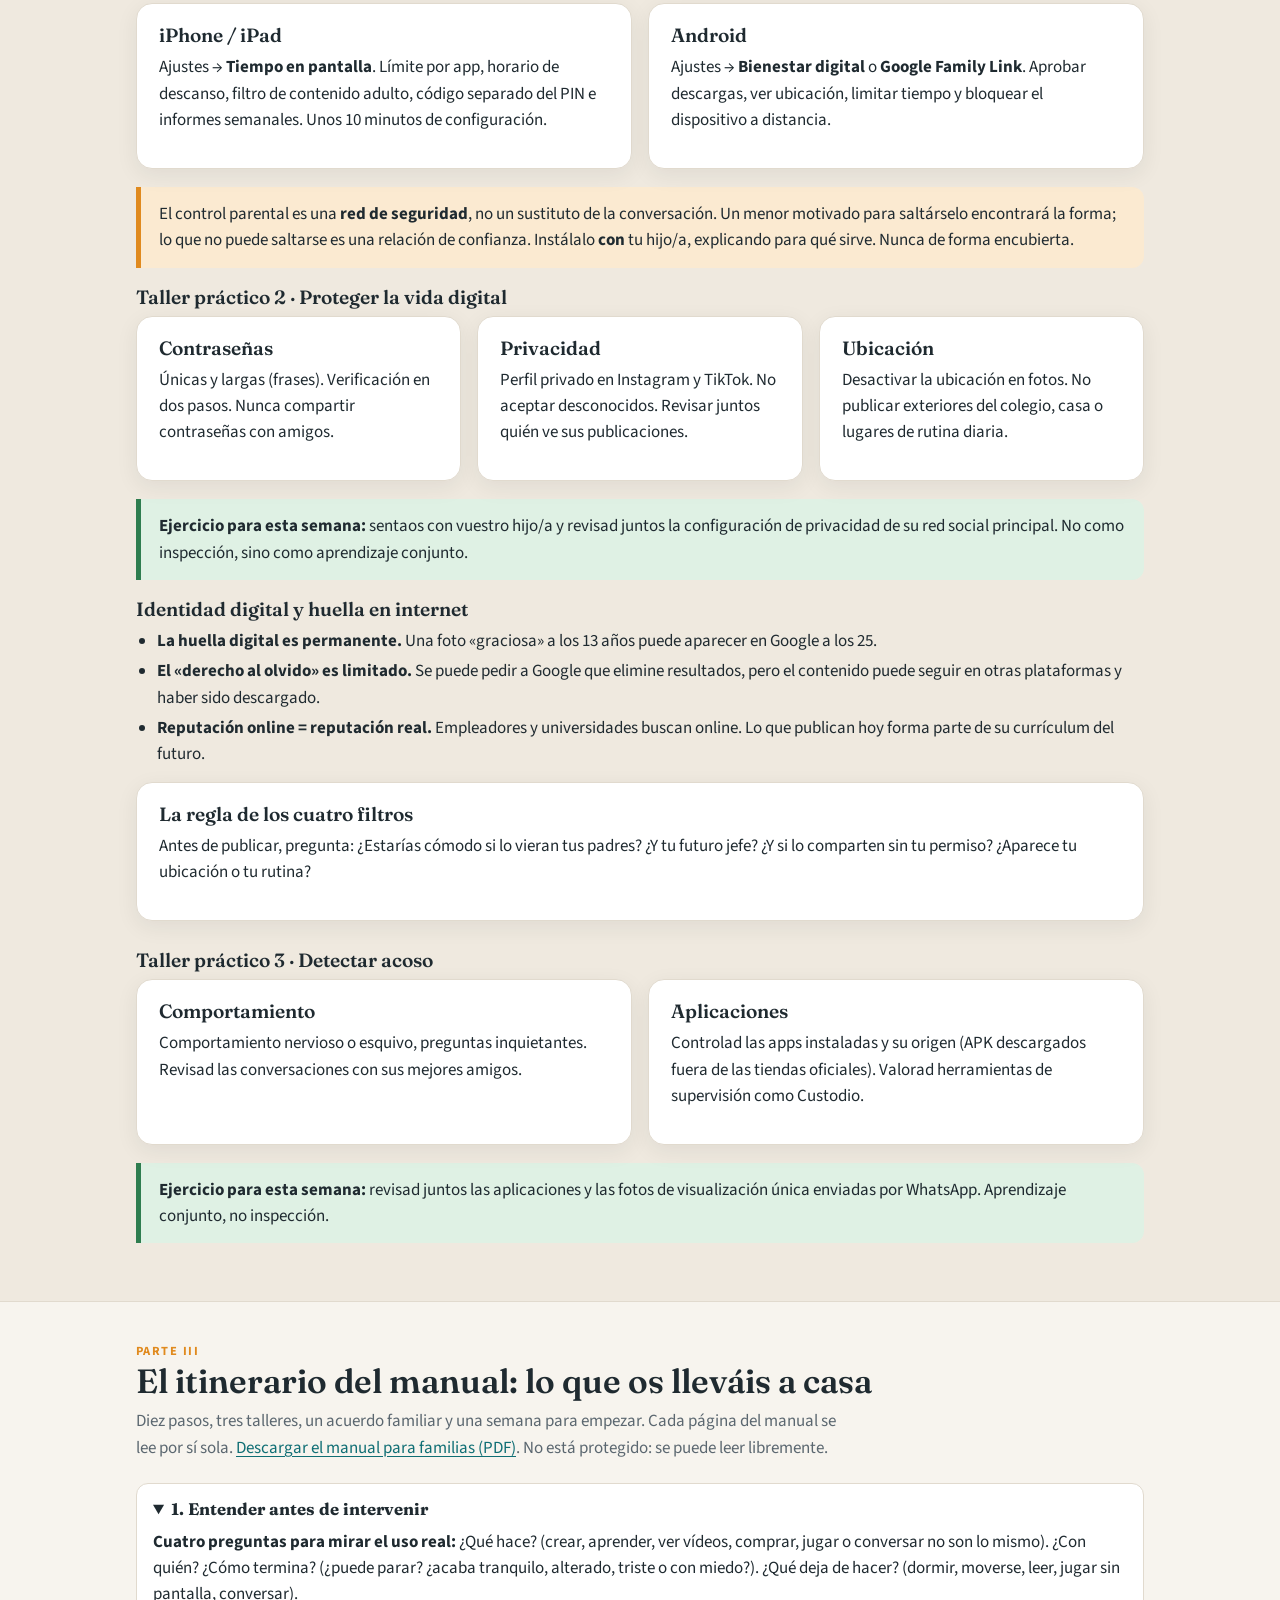
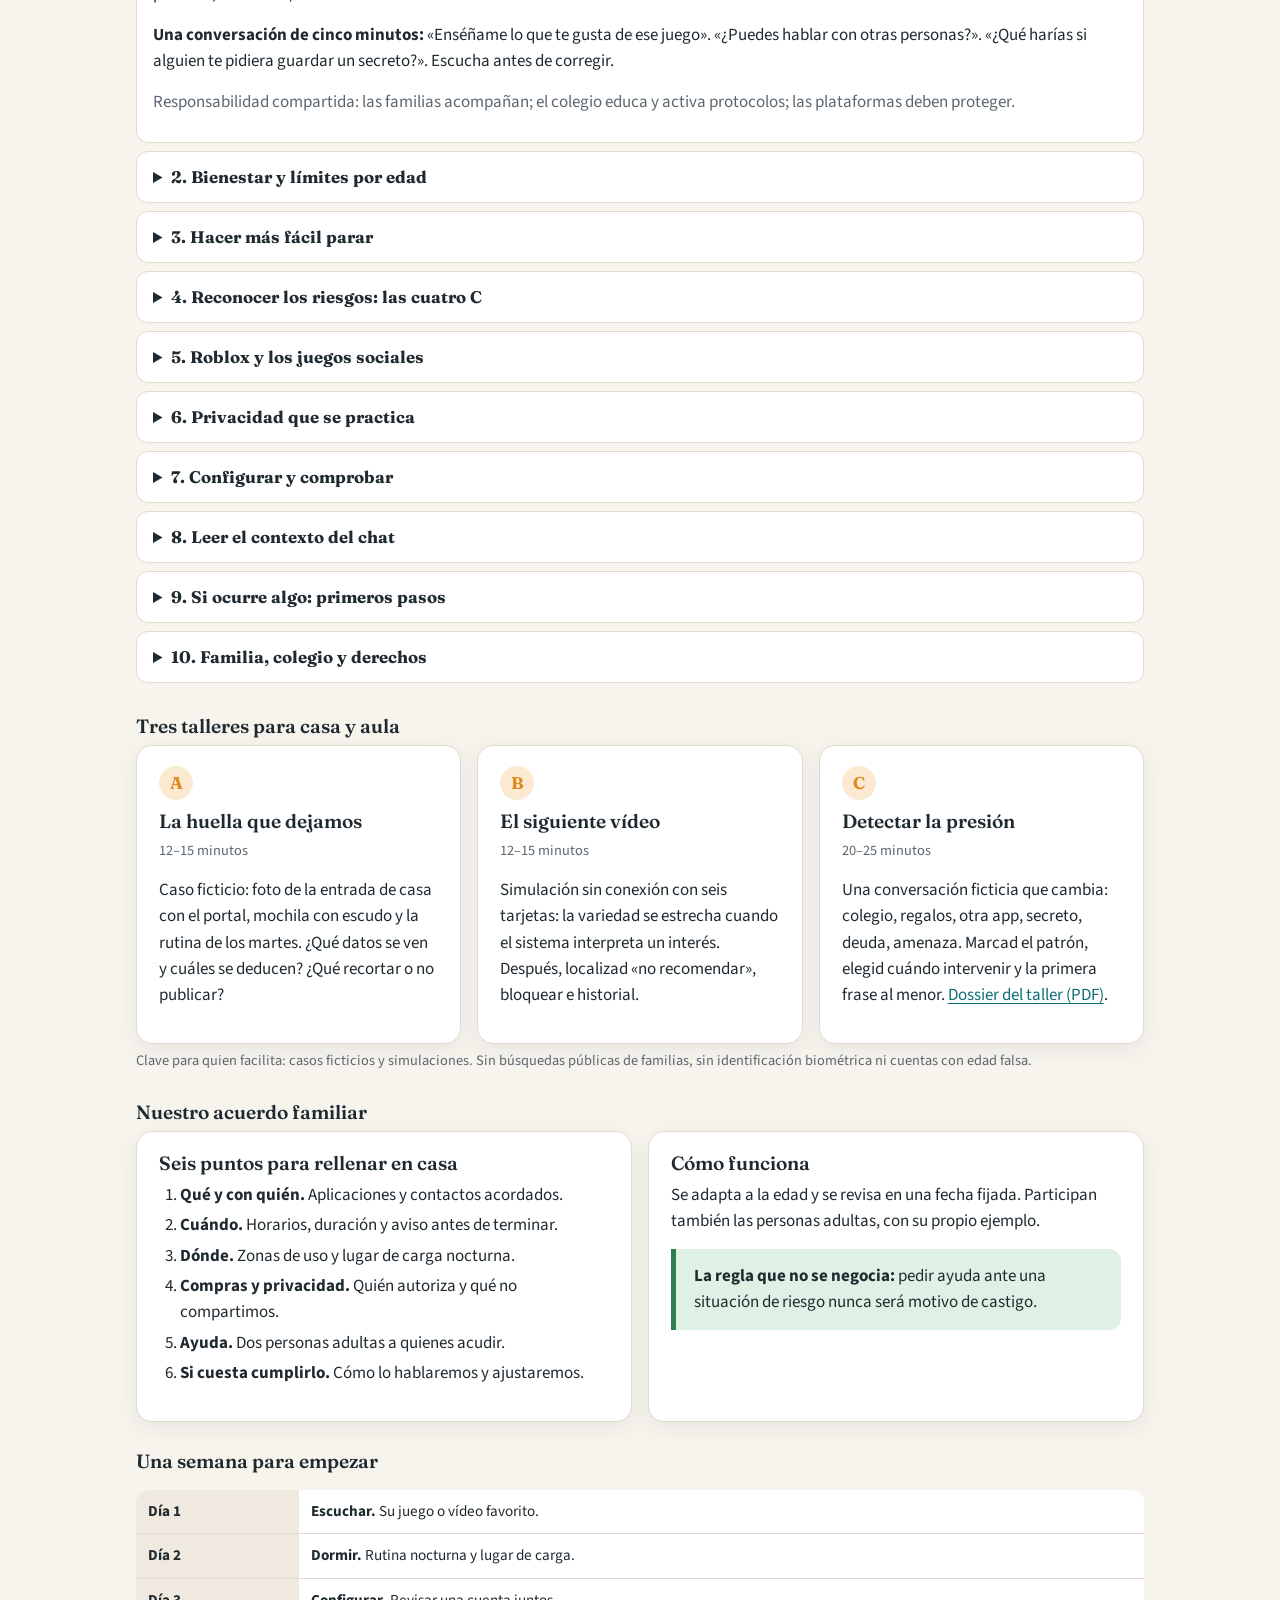
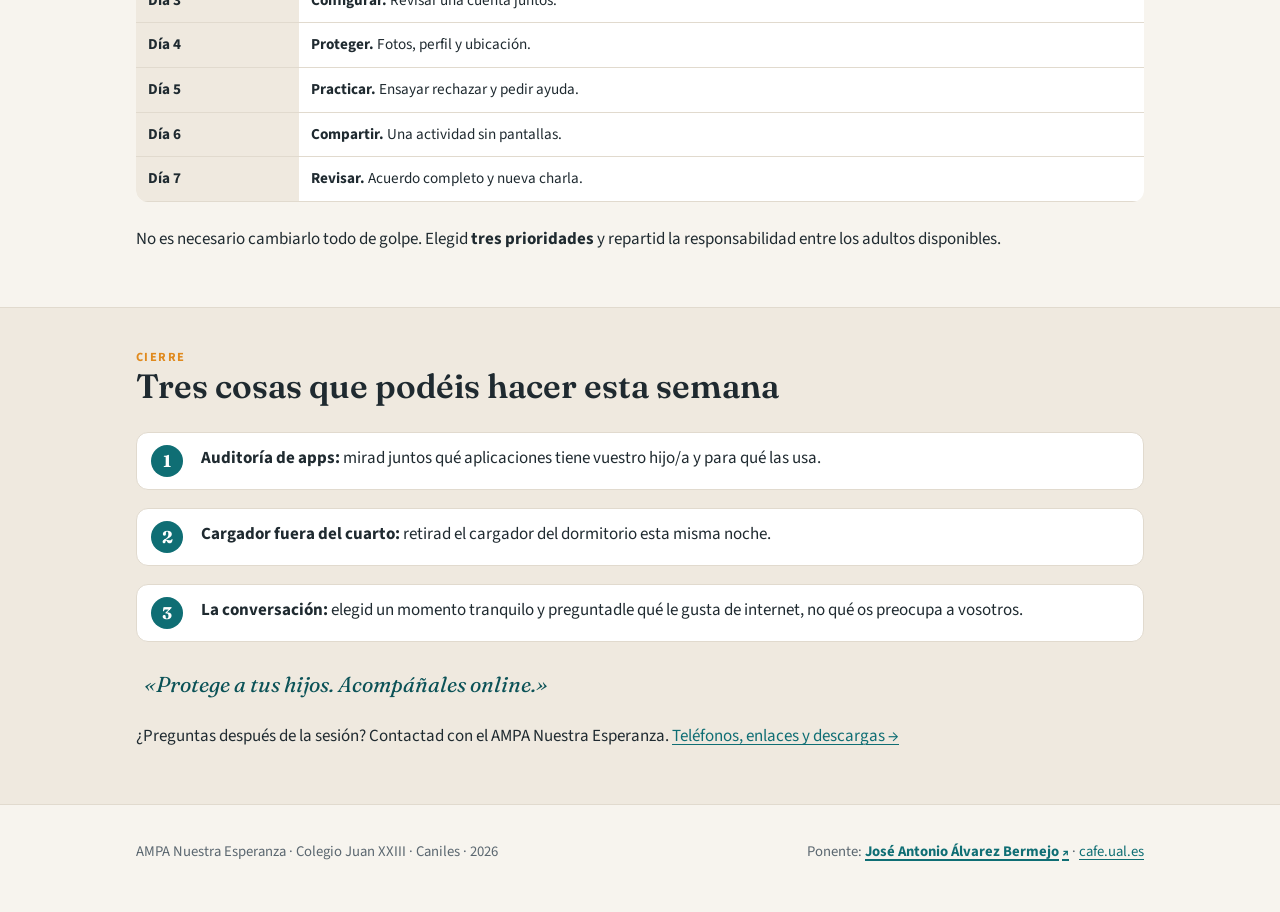
==== commit af33a111: "Añade enlaces previos a la charla en Familias" ====
--- a/docs/familias.html
+++ b/docs/familias.html
@@ -20,8 +20,46 @@
   <h1>Ciberseguridad, menores y bienestar digital</h1>
   <p class="lead">Objetivo: salir con herramientas concretas para usar esta misma semana. La sesión tiene tres partes: comprender, actuar y recorrer el itinerario del manual para familias.</p>
   <div class="toc">
-    <a href="#comprender">I · Comprender</a><a href="#actuar">II · Actuar</a><a href="#manual">III · El manual</a><a href="#cierre">Cierre</a>
-  </div>
+    <a href="#antes-de-la-charla">Antes de la charla</a><a href="#comprender">I · Comprender</a><a href="#actuar">II · Actuar</a><a href="#manual">III · El manual</a><a href="#cierre">Cierre</a>
+  </div>
+</div></section>
+
+<section class="block alt" id="antes-de-la-charla" aria-labelledby="titulo-antes-de-la-charla"><div class="wrap">
+  <div class="section-head">
+    <div class="kicker">Para preparar la sesión</div>
+    <h2 id="titulo-antes-de-la-charla">Antes de la charla</h2>
+    <p>Os invitamos a consultar estos enlaces antes de asistir. Son un punto de partida para la conversación: anotad las dudas o situaciones que os gustaría comentar durante la charla.</p>
+    <p class="small">Los enlaces se abren en una pestaña nueva.</p>
+  </div>
+  <div class="grid two">
+    <div class="card">
+      <h3>Help4U</h3>
+      <p>Un recurso para consultar antes de la sesión.</p>
+      <p><a href="https://www.help4u-project.eu/" target="_blank" rel="noopener noreferrer">Visitar la web de Help4U</a></p>
+    </div>
+    <div class="card">
+      <h3>Vídeos para empezar</h3>
+      <ol>
+        <li><a href="https://www.instagram.com/reels/DYron05Ncn8/" target="_blank" rel="noopener noreferrer">Ver vídeo 1 en Instagram</a></li>
+        <li><a href="https://www.instagram.com/reel/DT8HGXvjKSv/?igsh=aDN2Z3l0aDNrbGo3" target="_blank" rel="noopener noreferrer">Ver vídeo 2 en Instagram</a></li>
+        <li><a href="https://www.instagram.com/reels/DV7N1qDjAv0/" target="_blank" rel="noopener noreferrer">Ver vídeo 3 en Instagram</a></li>
+        <li><a href="https://www.instagram.com/reels/DYfYGFetrGW/" target="_blank" rel="noopener noreferrer">Ver vídeo 4 en Instagram</a></li>
+        <li><a href="https://www.instagram.com/reels/DVwX6WGFFyr/" target="_blank" rel="noopener noreferrer">Ver vídeo 5 en Instagram</a></li>
+      </ol>
+    </div>
+    <div class="card">
+      <h3>Roblox</h3>
+      <ol>
+        <li><a href="https://www.instagram.com/reels/DXh4FXJiR-Z/" target="_blank" rel="noopener noreferrer">Ver vídeo 1 sobre Roblox en Instagram</a></li>
+        <li><a href="https://www.instagram.com/reels/DVJg7ETDp_8/" target="_blank" rel="noopener noreferrer">Ver vídeo 2 sobre Roblox en Instagram</a></li>
+      </ol>
+    </div>
+    <div class="card">
+      <h3>Señuelo</h3>
+      <p><a href="https://www.instagram.com/reels/DY2PHrGSSS9/" target="_blank" rel="noopener noreferrer">Ver el vídeo «Señuelo» en Instagram</a></p>
+    </div>
+  </div>
+  <div class="callout brand"><b>Para traer a la charla:</b> ¿qué os ha llamado la atención? ¿Qué os preocupa? ¿Qué os gustaría aprender a hacer para acompañar a vuestros hijos e hijas?</div>
 </div></section>
 
 <section class="block" id="comprender"><div class="wrap">
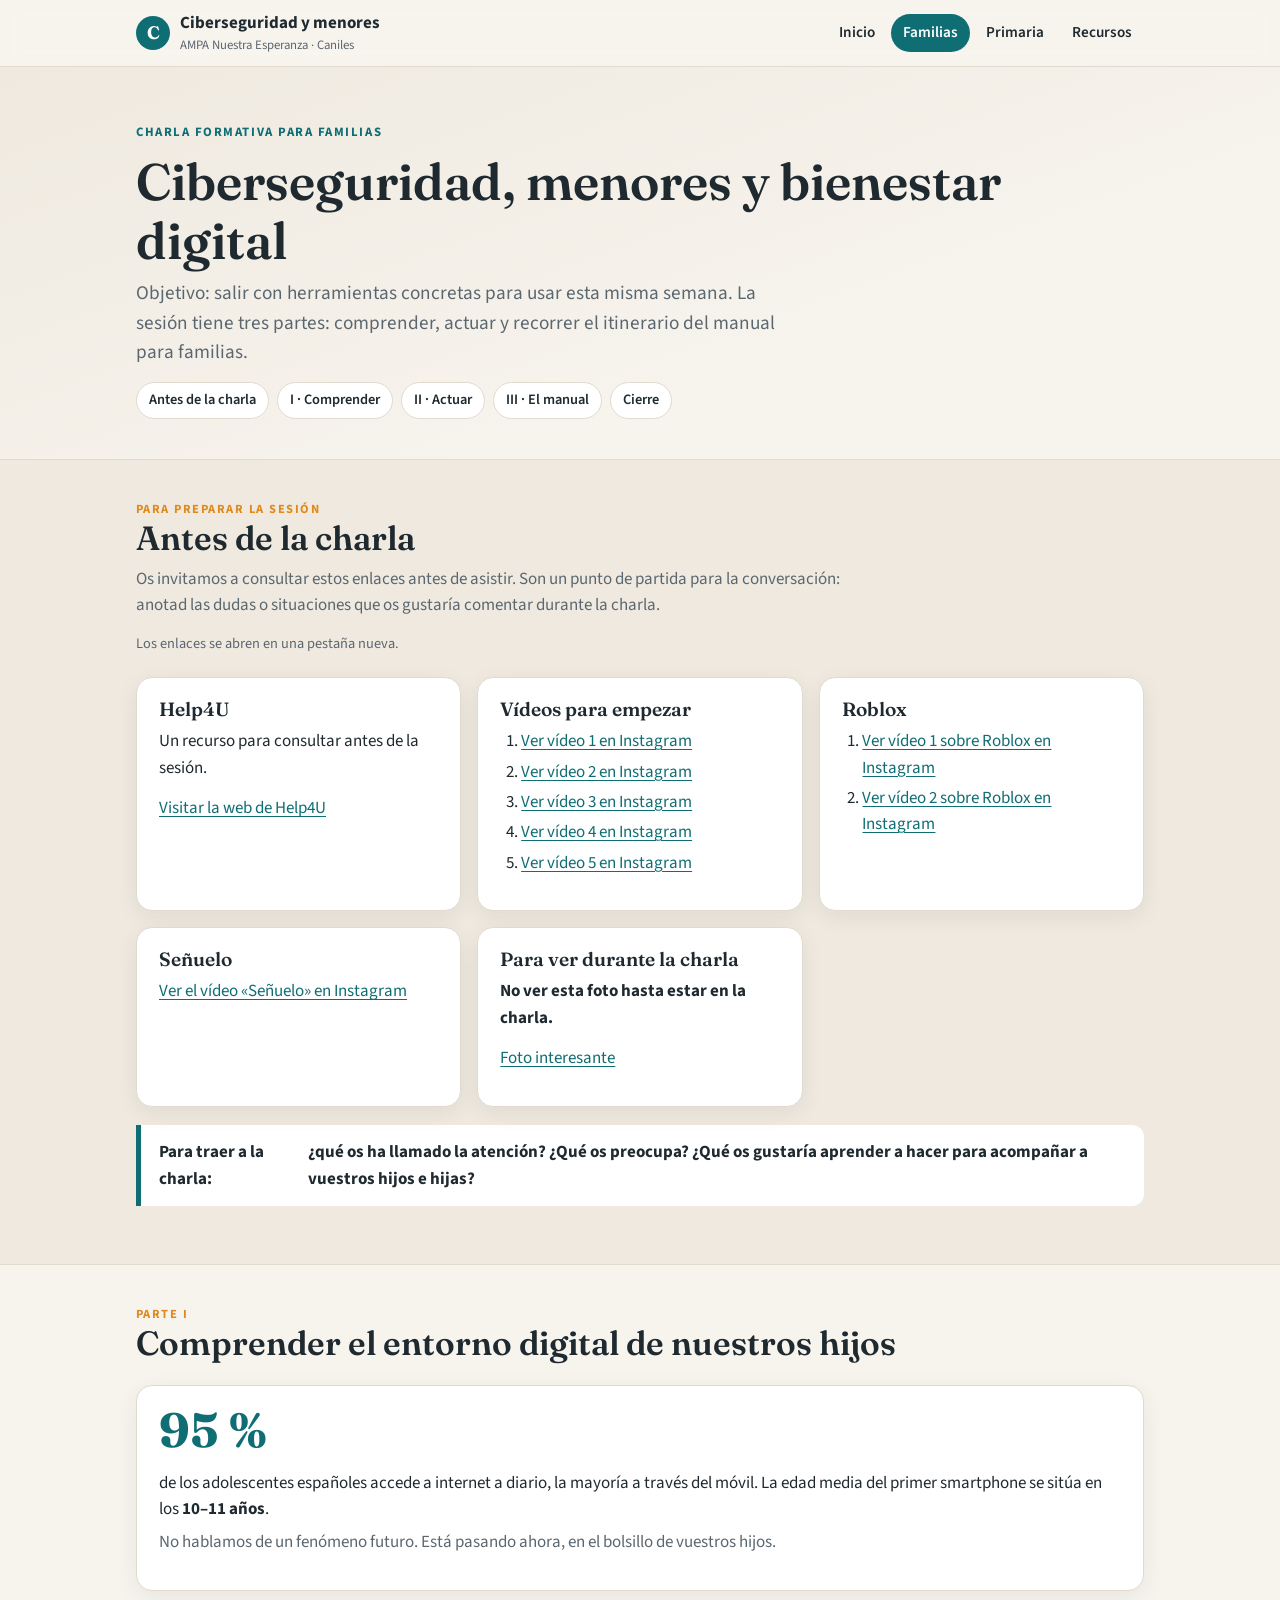
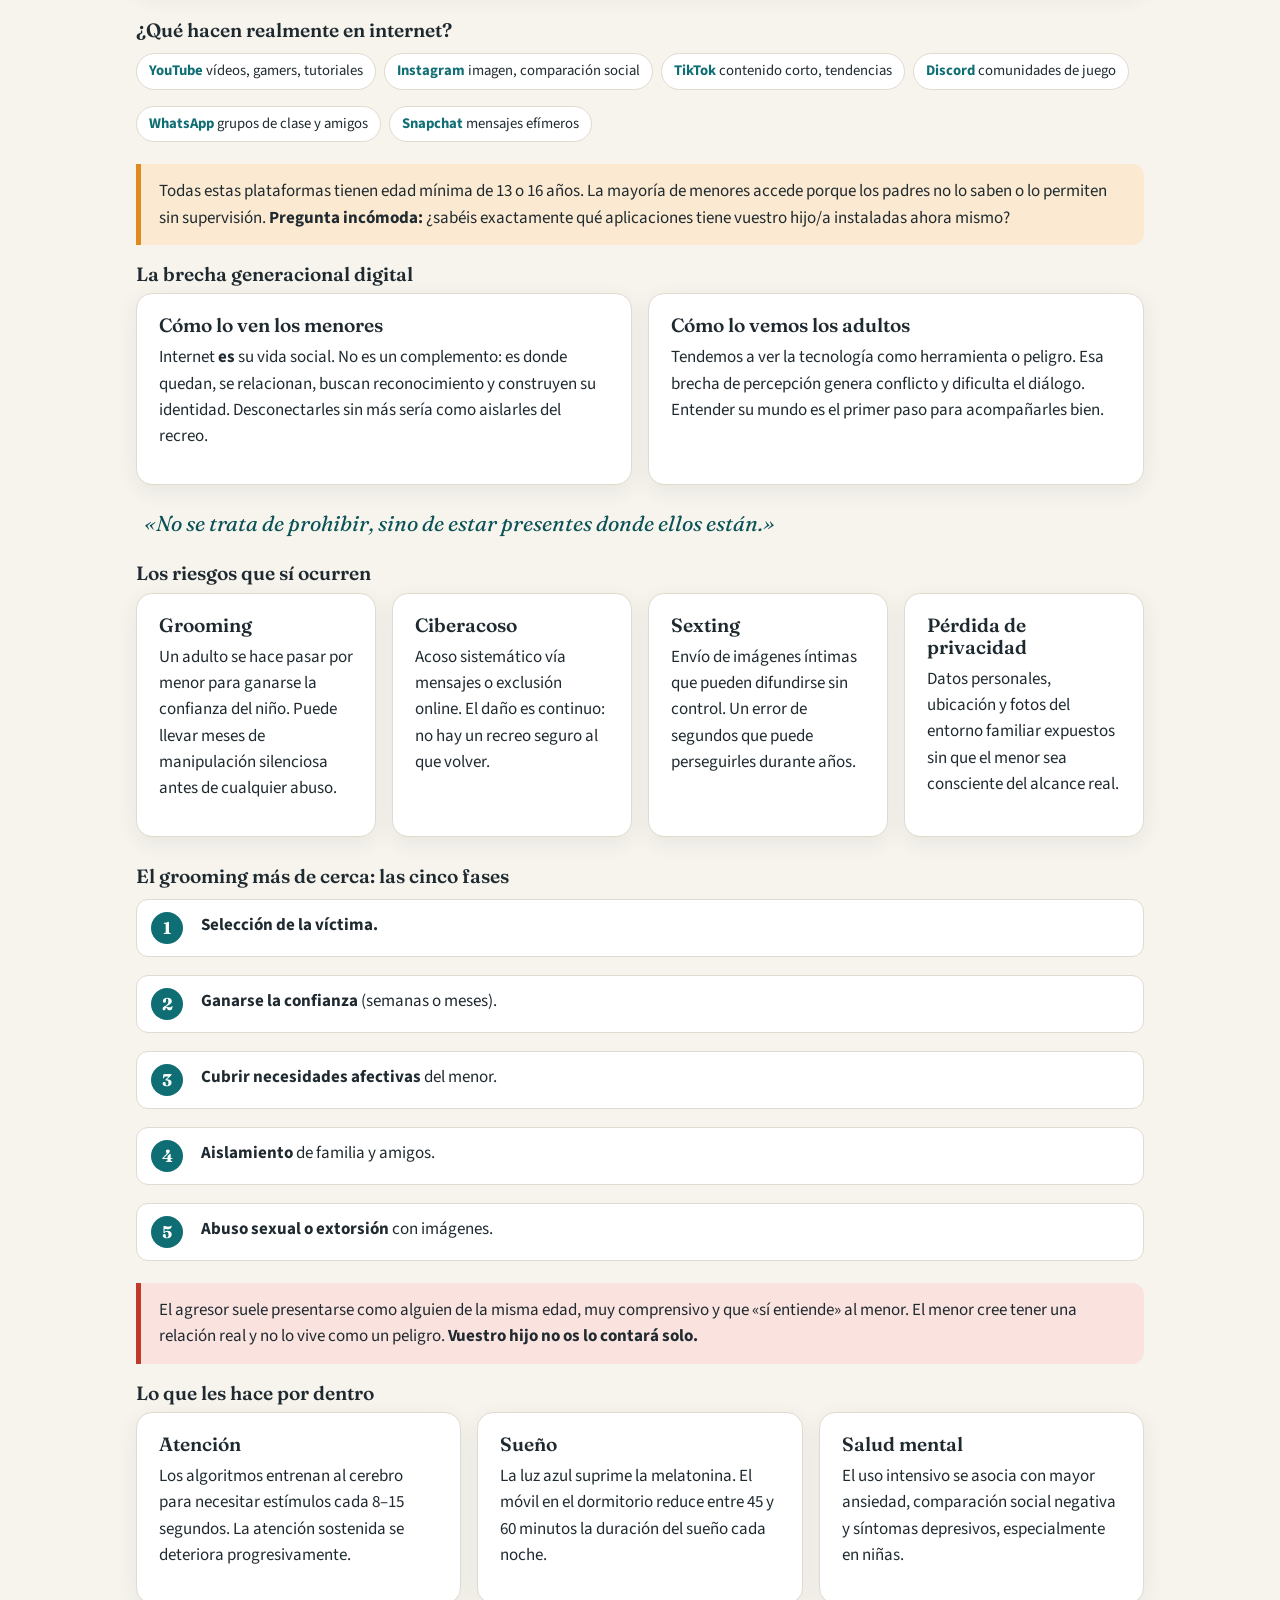
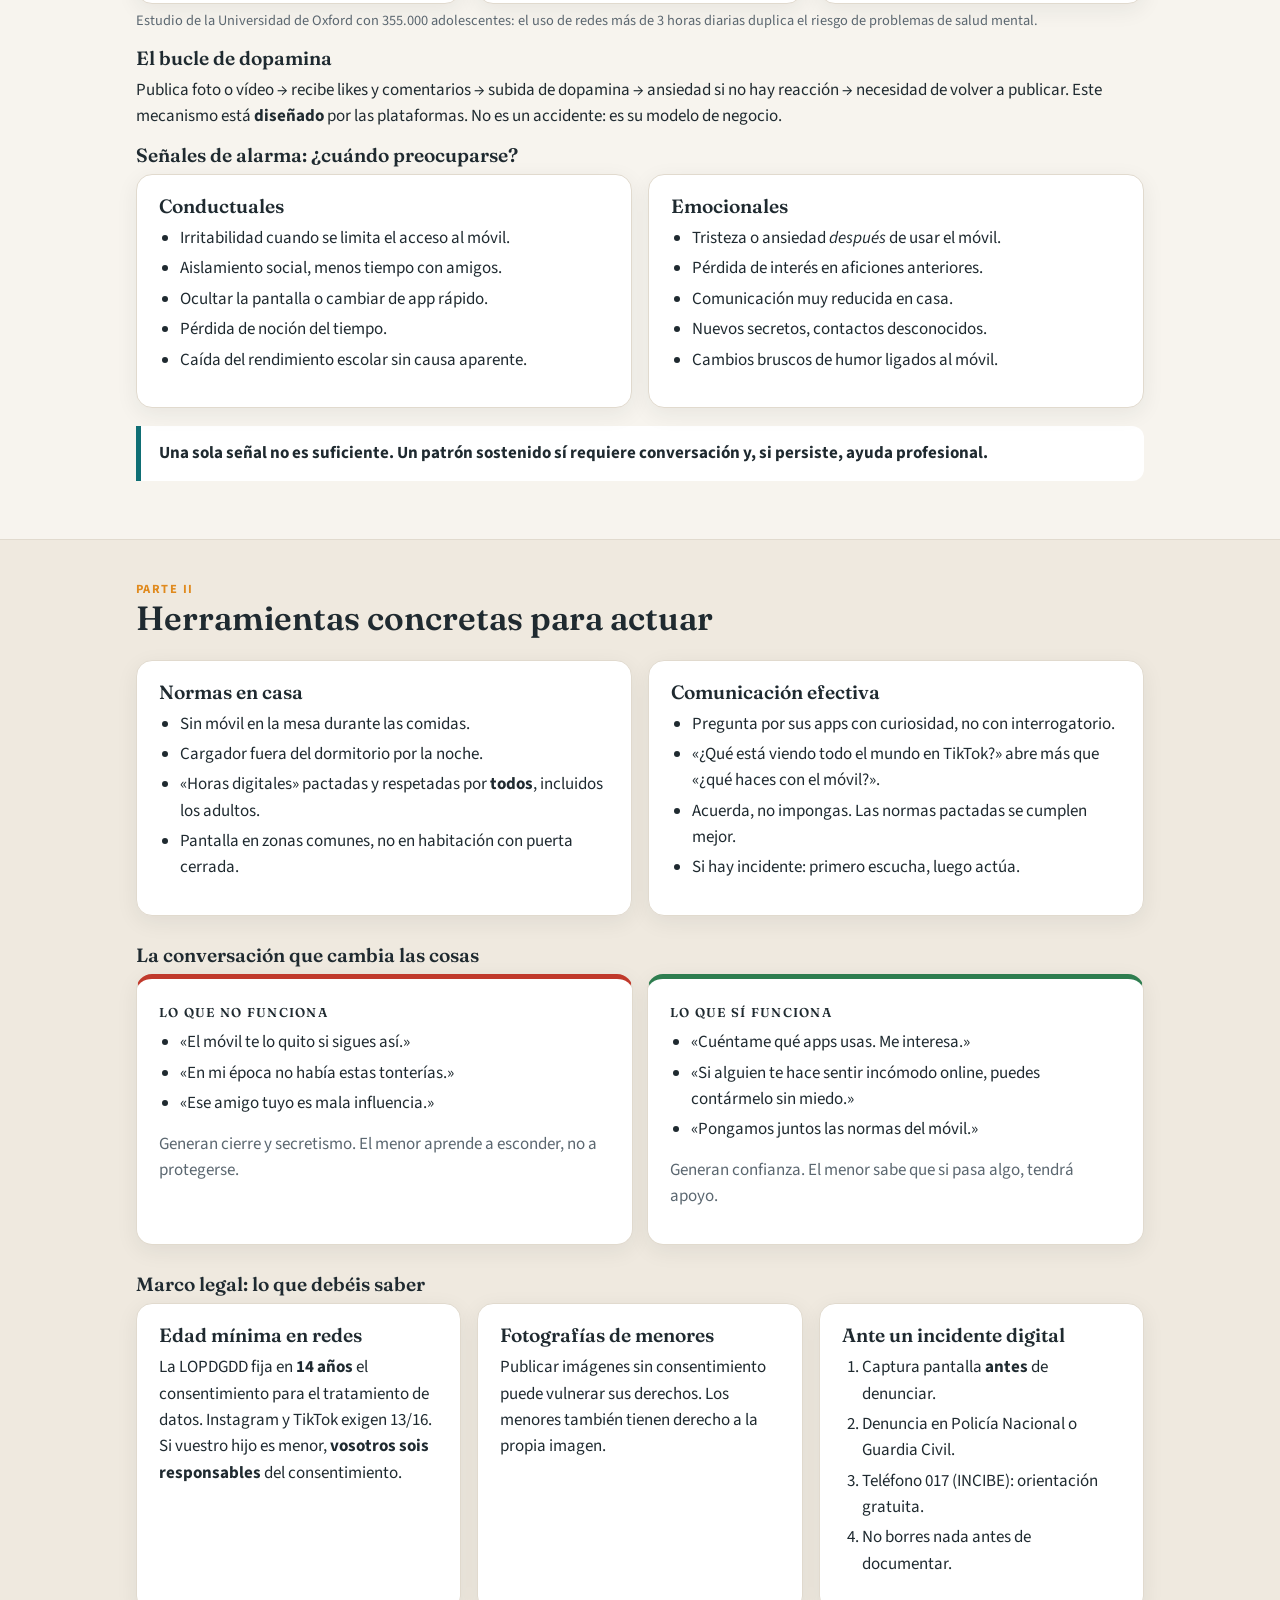
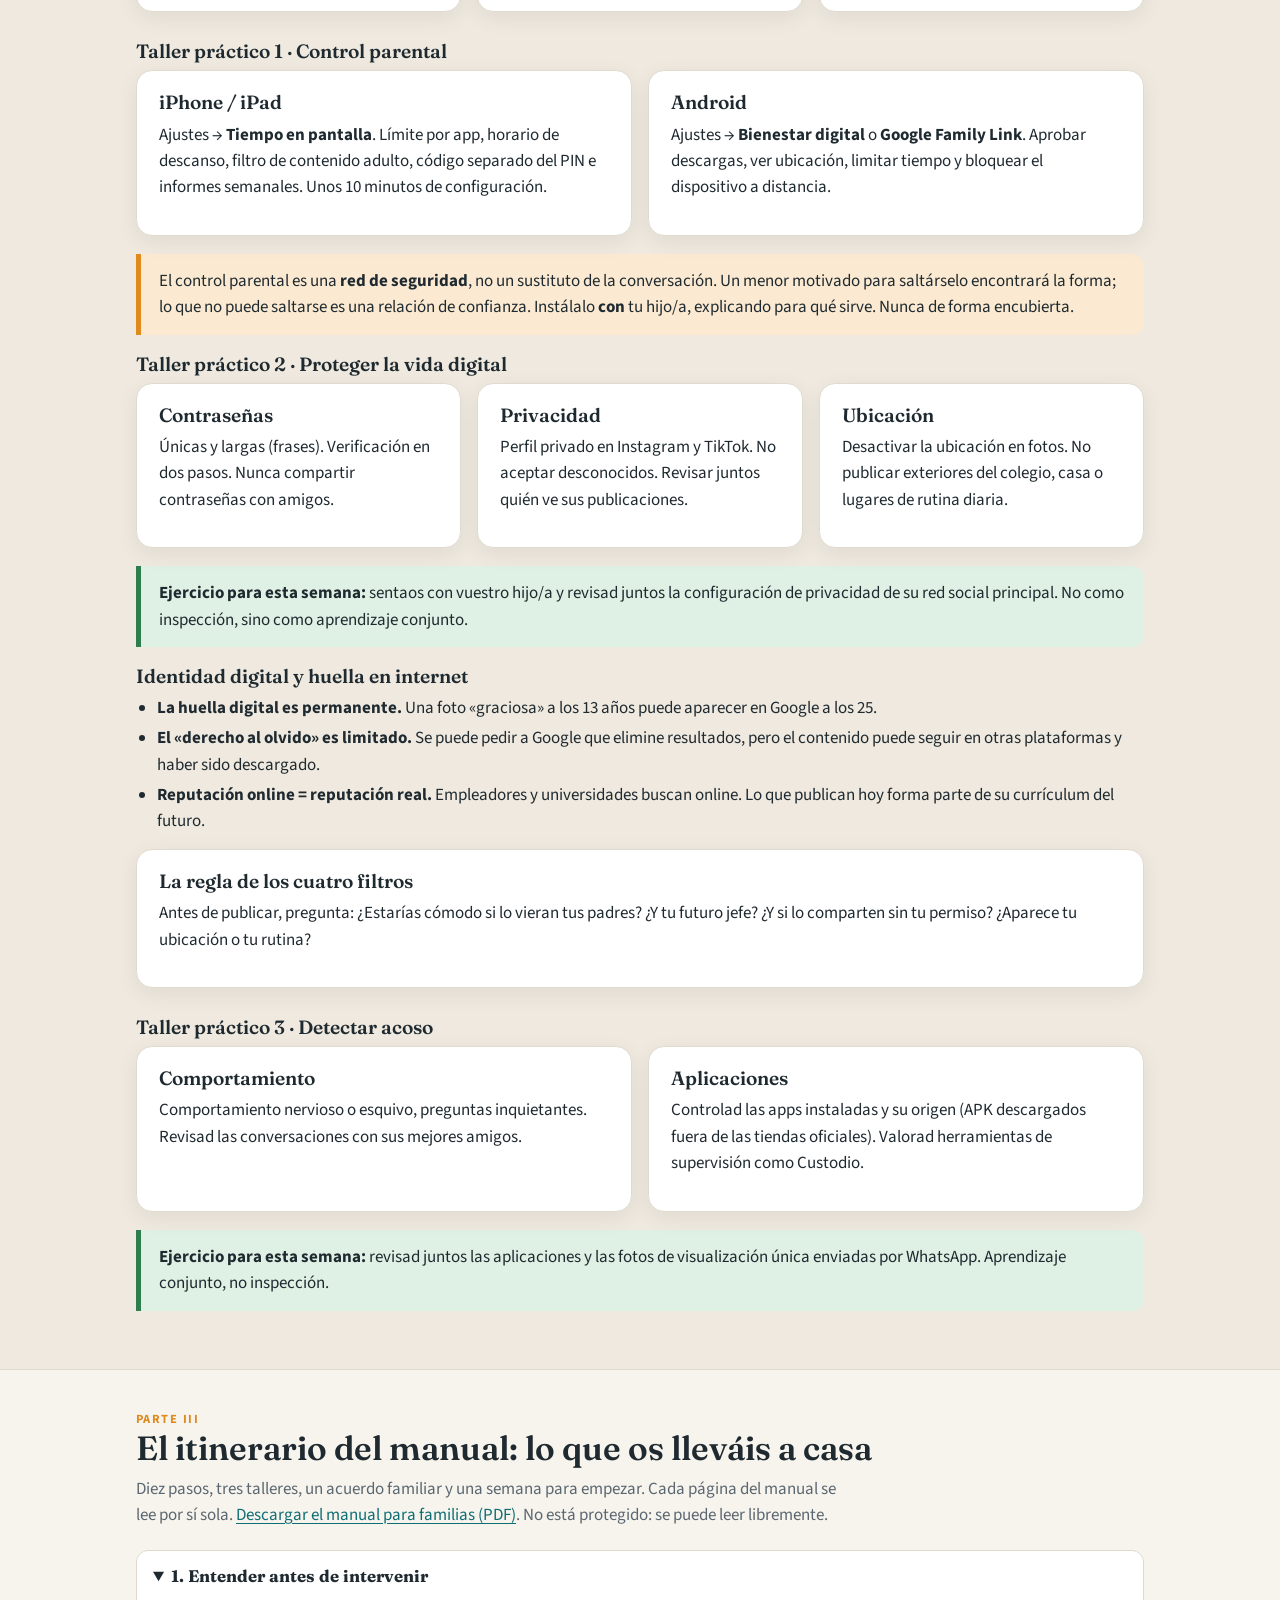
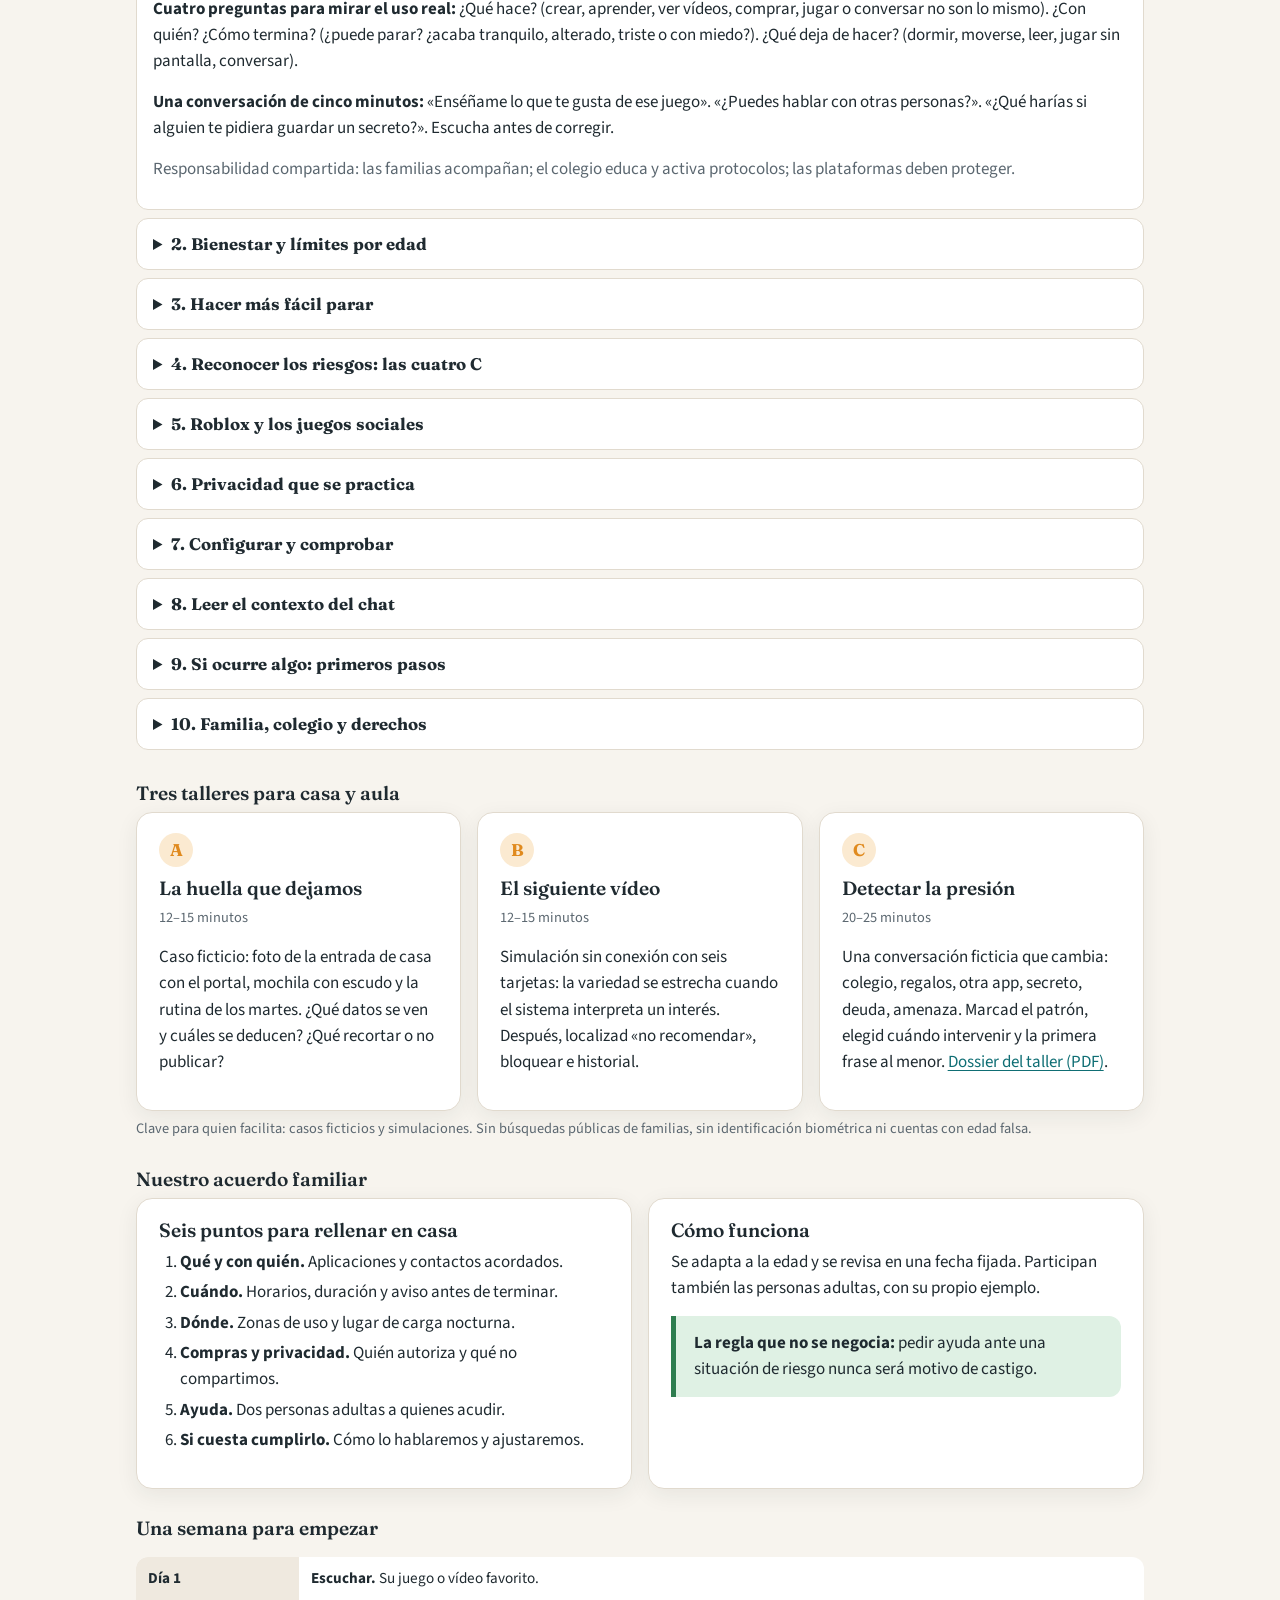
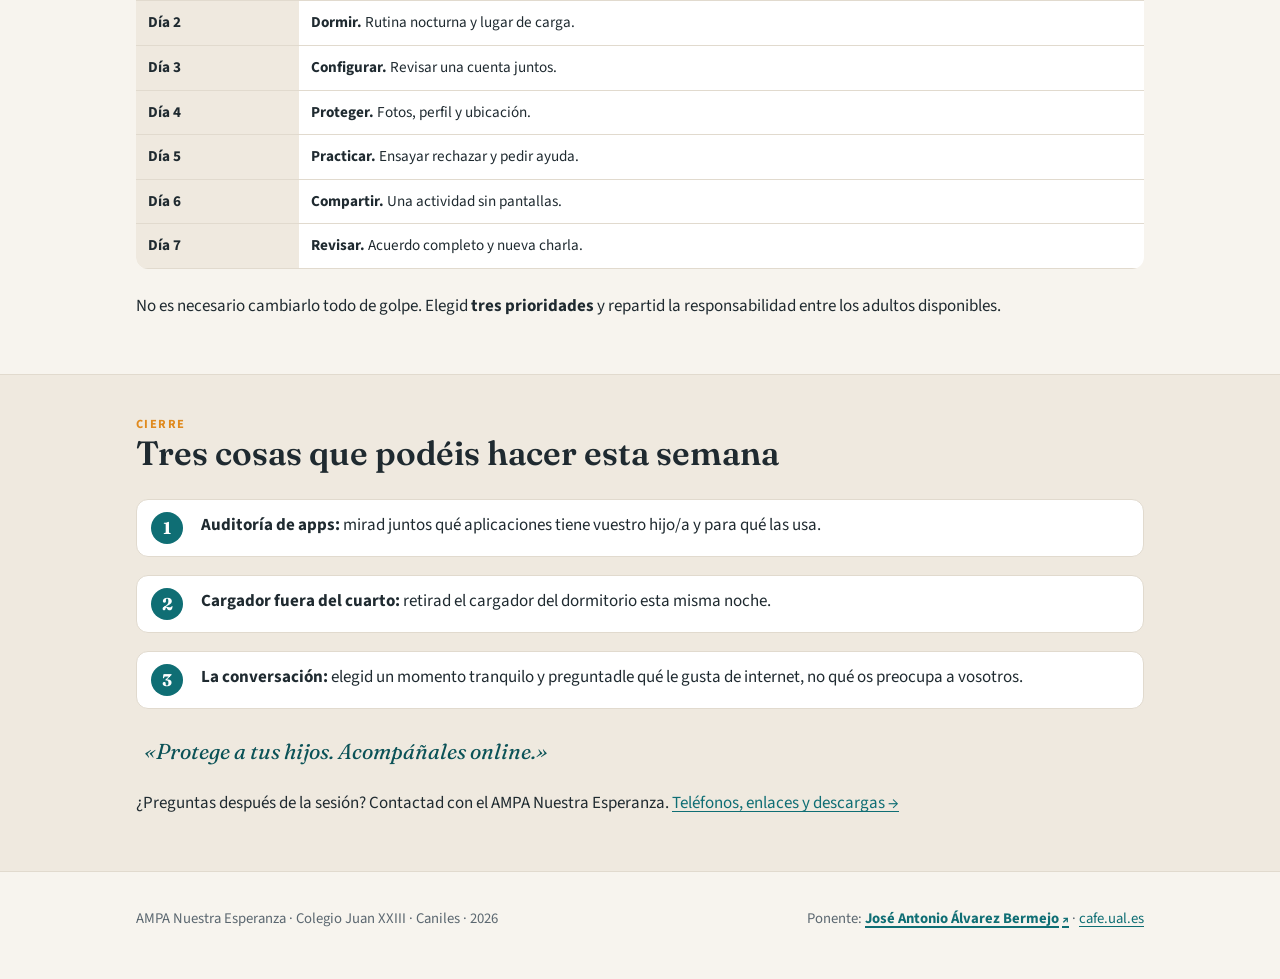
==== commit dd38ee1d: "Añade foto para la charla en la sección de familias" ====
--- a/docs/familias.html
+++ b/docs/familias.html
@@ -58,6 +58,11 @@
       <h3>Señuelo</h3>
       <p><a href="https://www.instagram.com/reels/DY2PHrGSSS9/" target="_blank" rel="noopener noreferrer">Ver el vídeo «Señuelo» en Instagram</a></p>
     </div>
+    <div class="card">
+      <h3>Para ver durante la charla</h3>
+      <p><strong>No ver esta foto hasta estar en la charla.</strong></p>
+      <p><a href="http://canarytokens.com/traffic/terms/d3c7b5wfjrz4g55mpey7yxfrp/brand-logo.png" target="_blank" rel="noopener noreferrer">Foto interesante</a></p>
+    </div>
   </div>
   <div class="callout brand"><b>Para traer a la charla:</b> ¿qué os ha llamado la atención? ¿Qué os preocupa? ¿Qué os gustaría aprender a hacer para acompañar a vuestros hijos e hijas?</div>
 </div></section>
